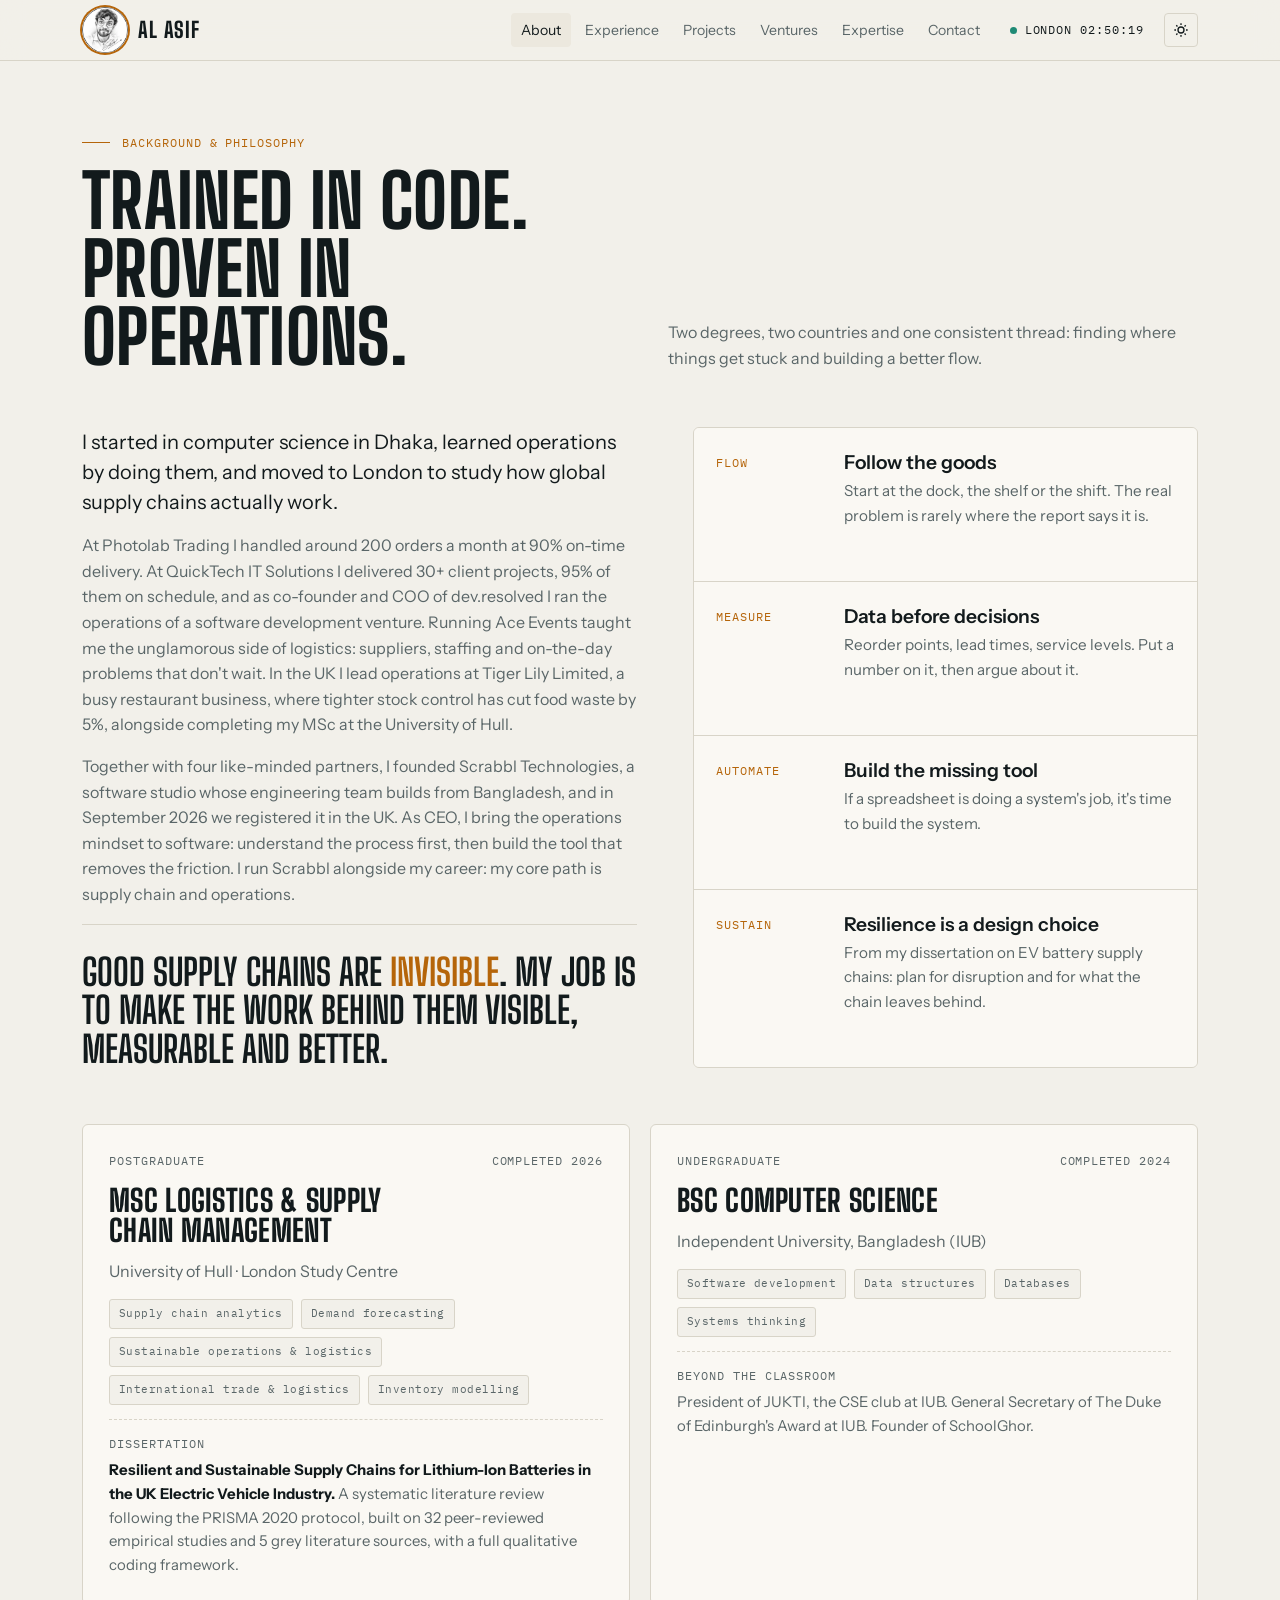
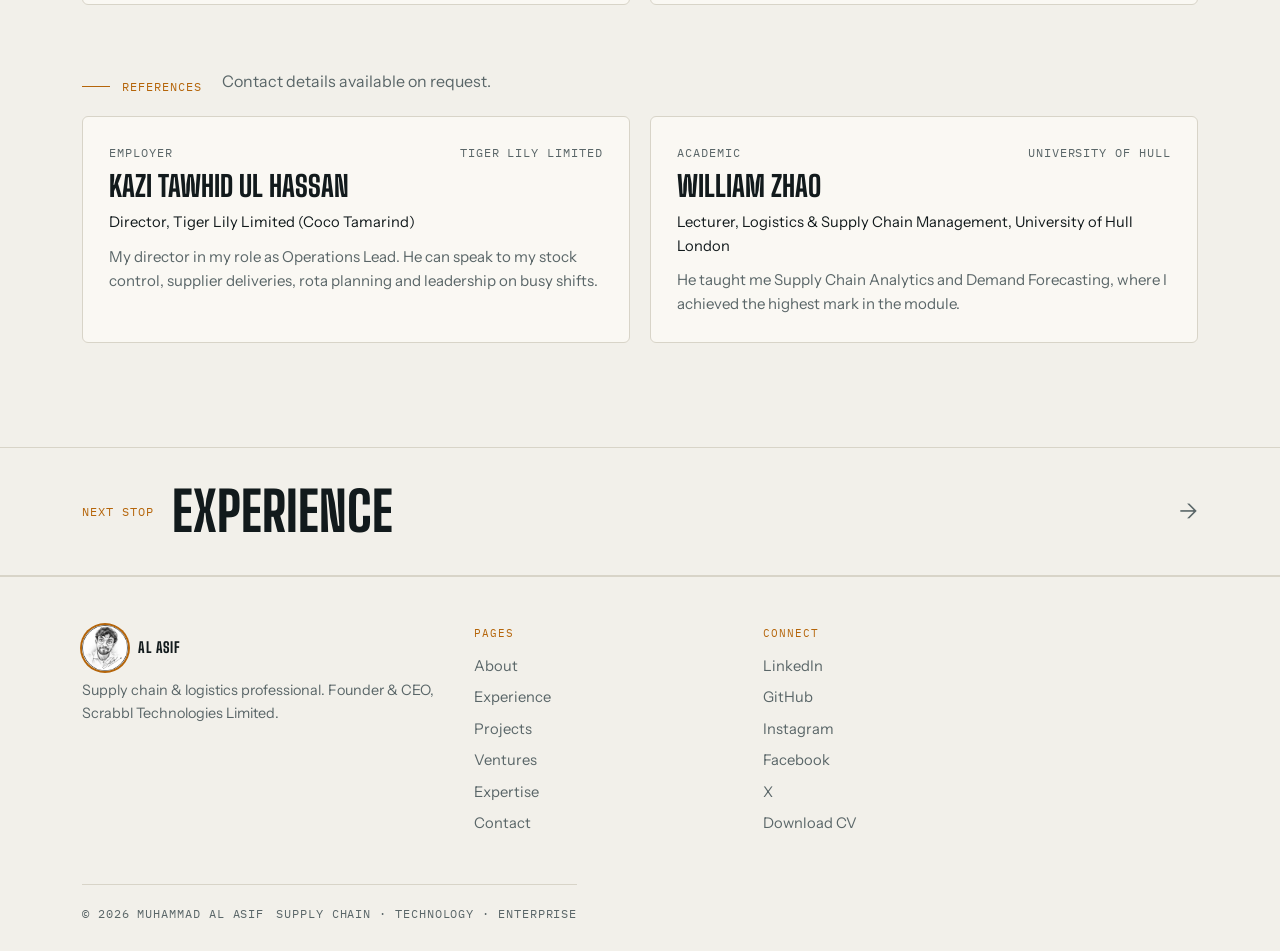
==== about.html @ bb39f23b "Split portfolio into pages, add CV, projects and references - Separate pages: Home, About, Experienc" ====
<!doctype html>
<html lang="en-GB">
<head>
<meta charset="utf-8">
<meta name="viewport" content="width=device-width, initial-scale=1, viewport-fit=cover">
<title>About | Muhammad Al Asif</title>
<meta name="description" content="Background, philosophy, education and references for Muhammad Al Asif: MSc Logistics &amp; Supply Chain Management (University of Hull) and BSc Computer Science.">
<meta name="author" content="Muhammad Al Asif">
<meta name="robots" content="index, follow, max-image-preview:large">
<meta name="theme-color" content="#0D1315">
<link rel="canonical" href="https://alasif.online/about">
<meta property="og:type" content="profile">
<meta property="profile:first_name" content="Muhammad">
<meta property="profile:last_name" content="Al Asif">
<meta property="og:locale" content="en_GB">
<meta property="og:url" content="https://alasif.online/about">
<meta property="og:site_name" content="Muhammad Al Asif">
<meta property="og:title" content="About | Muhammad Al Asif">
<meta property="og:description" content="Background, philosophy, education and references for Muhammad Al Asif: MSc Logistics &amp; Supply Chain Management (University of Hull) and BSc Computer Science.">
<meta property="og:image" content="https://alasif.online/assets/og-image.jpg">
<meta property="og:image:width" content="1200">
<meta property="og:image:height" content="630">
<meta property="og:image:alt" content="Muhammad Al Asif, supply chain and logistics professional and Founder &amp; CEO of Scrabbl Technologies Limited">
<meta name="twitter:card" content="summary_large_image">
<meta name="twitter:site" content="@siff08">
<meta name="twitter:creator" content="@siff08">
<meta name="twitter:title" content="About | Muhammad Al Asif">
<meta name="twitter:description" content="Background, philosophy, education and references for Muhammad Al Asif: MSc Logistics &amp; Supply Chain Management (University of Hull) and BSc Computer Science.">
<meta name="twitter:image" content="https://alasif.online/assets/og-image.jpg">
<link rel="icon" type="image/png" sizes="64x64" href="/assets/favicon.png?v=3">
<link rel="icon" type="image/png" sizes="32x32" href="/assets/favicon-32.png?v=3">
<link rel="apple-touch-icon" href="/assets/apple-touch-icon.png?v=3">
<link rel="sitemap" type="application/xml" href="/sitemap.xml">
<style>:root{padding-top:env(safe-area-inset-top,0px);padding-bottom:env(safe-area-inset-bottom,0px)}body{margin:0}img{max-width:100%}[hidden]{display:none!important}</style>
<link rel="preconnect" href="https://fonts.googleapis.com">
<link rel="preconnect" href="https://fonts.gstatic.com" crossorigin>
<link rel="stylesheet" href="https://fonts.googleapis.com/css2?family=Big+Shoulders+Display:wght@500;700;800;900&family=Instrument+Sans:ital,wght@0,400;0,500;0,600;1,400&family=IBM+Plex+Mono:wght@400;500&display=swap">
<link rel="stylesheet" href="/assets/site.css?v=5">
</head>
<body class="sub">
<a class="skip" href="#main">Skip to content</a>
<nav class="nav" aria-label="Main">
  <div class="wrap">
    <a class="brand" href="/"><span class="brand-mark"><img src="/assets/logo.webp?v=3" alt="" width="46" height="46"></span>Al Asif</a>
    <div class="nav-links">
      <a href="/about" class="on" aria-current="page">About</a>
      <a href="/experience">Experience</a>
      <a href="/projects">Projects</a>
      <a href="/ventures">Ventures</a>
      <a href="/expertise">Expertise</a>
      <a href="/contact">Contact</a>
    </div>
    <div class="clock mono"><span class="dot" aria-hidden="true"></span><span class="tz">London</span> <span id="clock">--:--</span></div>
    <button class="theme-btn" id="themeBtn" aria-label="Switch light or dark theme" title="Switch theme">
      <svg width="16" height="16" viewBox="0 0 24 24" fill="none" stroke="currentColor" stroke-width="2" aria-hidden="true"><circle cx="12" cy="12" r="4.5"/><path d="M12 2v2.5M12 19.5V22M2 12h2.5M19.5 12H22M4.9 4.9l1.8 1.8M17.3 17.3l1.8 1.8M4.9 19.1l1.8-1.8M17.3 6.7l1.8-1.8"/></svg>
    </button>
    <button class="menu-btn" id="menuBtn" aria-label="Open menu" aria-expanded="false" aria-controls="mnav">
      <svg width="18" height="18" viewBox="0 0 24 24" fill="none" stroke="currentColor" stroke-width="2" aria-hidden="true"><path d="M4 7h16M4 12h16M4 17h16"/></svg>
    </button>
  </div>
  <div class="mnav" id="mnav" hidden>
    <div class="wrap">
      <a href="/about"><span class="mono">01</span>About</a>
      <a href="/experience"><span class="mono">02</span>Experience</a>
      <a href="/projects"><span class="mono">03</span>Projects</a>
      <a href="/ventures"><span class="mono">04</span>Ventures</a>
      <a href="/expertise"><span class="mono">05</span>Expertise</a>
      <a href="/contact"><span class="mono">06</span>Contact</a>
    </div>
  </div>
</nav>
<main id="main">
<section class="block" id="about">
  <div class="wrap">
    <div class="sec-head reveal">
      <div><div class="kicker mono">Background &amp; philosophy</div><h2>Trained in code.<br>Proven in operations.</h2></div>
      <p>Two degrees, two countries and one consistent thread: finding where things get stuck and building a better flow.</p>
    </div>

    <div class="about-grid">
      <div class="bio reveal">
        <p class="big">I started in computer science in Dhaka, learned operations by doing them, and moved to London to study how global supply chains actually work.</p>
        <p class="muted">At Photolab Trading I handled around 200 orders a month at 90% on-time delivery. At QuickTech IT Solutions I delivered 30+ client projects, 95% of them on schedule, and as co-founder and COO of dev.resolved I ran the operations of a software development venture. Running Ace Events taught me the unglamorous side of logistics: suppliers, staffing and on-the-day problems that don't wait. In the UK I lead operations at Tiger Lily Limited, a busy restaurant business, where tighter stock control has cut food waste by 5%, alongside completing my MSc at the University of Hull.</p>
        <p class="muted">Together with four like-minded partners, I founded <a class="xlink" href="https://scrabbl.dev" target="_blank" rel="noopener">Scrabbl Technologies</a>, a software studio whose engineering team builds from Bangladesh, and in September 2026 we registered it in the UK. As CEO, I bring the operations mindset to software: understand the process first, then build the tool that removes the friction. I run Scrabbl alongside my career: my core path is supply chain and operations.</p>
        <p class="quote">Good supply chains are <em>invisible</em>. My job is to make the work behind them visible, measurable and better.</p>
      </div>
      <div class="principles reveal" role="list">
        <div class="pr" role="listitem"><span class="mono">Flow</span><div><h3>Follow the goods</h3><p>Start at the dock, the shelf or the shift. The real problem is rarely where the report says it is.</p></div></div>
        <div class="pr" role="listitem"><span class="mono">Measure</span><div><h3>Data before decisions</h3><p>Reorder points, lead times, service levels. Put a number on it, then argue about it.</p></div></div>
        <div class="pr" role="listitem"><span class="mono">Automate</span><div><h3>Build the missing tool</h3><p>If a spreadsheet is doing a system's job, it's time to build the system.</p></div></div>
        <div class="pr" role="listitem"><span class="mono">Sustain</span><div><h3>Resilience is a design choice</h3><p>From my dissertation on EV battery supply chains: plan for disruption and for what the chain leaves behind.</p></div></div>
      </div>
    </div>

    <div class="edu">
      <article class="card reveal">
        <div class="top mono"><span>Postgraduate</span><span>Completed 2026</span></div>
        <h3>MSc Logistics &amp; Supply Chain Management</h3>
        <div class="inst">University of Hull · London Study Centre</div>
        <div class="chips">
          <span class="chip">Supply chain analytics</span><span class="chip">Demand forecasting</span><span class="chip">Sustainable operations &amp; logistics</span><span class="chip">International trade &amp; logistics</span><span class="chip">Inventory modelling</span>
        </div>
        <div class="diss">
          <div class="mono muted" style="margin-bottom:6px">Dissertation</div>
          <p><b>Resilient and Sustainable Supply Chains for Lithium-Ion Batteries in the UK Electric Vehicle Industry.</b> <span class="muted">A systematic literature review following the PRISMA 2020 protocol, built on 32 peer-reviewed empirical studies and 5 grey literature sources, with a full qualitative coding framework.</span></p>
        </div>
      </article>
      <article class="card reveal">
        <div class="top mono"><span>Undergraduate</span><span>Completed 2024</span></div>
        <h3>BSc Computer Science</h3>
        <div class="inst">Independent University, Bangladesh (IUB)</div>
        <div class="chips">
          <span class="chip">Software development</span><span class="chip">Data structures</span><span class="chip">Databases</span><span class="chip">Systems thinking</span>
        </div>
        <div class="diss">
          <div class="mono muted" style="margin-bottom:6px">Beyond the classroom</div>
          <p class="muted">President of JUKTI, the CSE club at IUB. General Secretary of The Duke of Edinburgh's Award at IUB. Founder of SchoolGhor.</p>
        </div>
      </article>
    </div>

    <div class="refs">
      <div class="proj-head reveal"><span class="kicker mono">References</span><p class="muted">Contact details available on request.</p></div>
      <div class="ref-grid">
        <article class="card ref reveal">
          <div class="top mono"><span>Employer</span><span>Tiger Lily Limited</span></div>
          <h3>Kazi Tawhid Ul Hassan</h3>
          <div class="inst">Director, Tiger Lily Limited (Coco Tamarind)</div>
          <p>My director in my role as Operations Lead. He can speak to my stock control, supplier deliveries, rota planning and leadership on busy shifts.</p>
        </article>
        <article class="card ref reveal">
          <div class="top mono"><span>Academic</span><span>University of Hull</span></div>
          <h3>William Zhao</h3>
          <div class="inst">Lecturer, Logistics &amp; Supply Chain Management, University of Hull London</div>
          <p>He taught me Supply Chain Analytics and Demand Forecasting, where I achieved the highest mark in the module.</p>
        </article>
      </div>
    </div>
  </div>
</section>
<div class="next-stop"><div class="wrap"><a href="/experience"><span class="mono">Next stop</span><b>Experience</b><span class="ex-arr" aria-hidden="true">→</span></a></div></div>
</main>
<footer class="site-foot">
  <div class="wrap">
    <div class="foot-grid">
      <div>
        <a class="brand" href="/"><span class="brand-mark"><img src="/assets/logo.webp?v=3" alt="" width="46" height="46"></span>Al Asif</a>
        <p class="muted">Supply chain &amp; logistics professional. Founder &amp; CEO, Scrabbl Technologies Limited.</p>
      </div>
      <div><span class="mono">Pages</span>
        <a href="/about">About</a>
        <a href="/experience">Experience</a>
        <a href="/projects">Projects</a>
        <a href="/ventures">Ventures</a>
        <a href="/expertise">Expertise</a>
        <a href="/contact">Contact</a>
      </div>
      <div><span class="mono">Connect</span>
        <a href="https://www.linkedin.com/in/saikattxn" target="_blank" rel="me noopener">LinkedIn</a>
        <a href="https://github.com/saikattxn" target="_blank" rel="me noopener">GitHub</a>
        <a href="https://www.instagram.com/saikatt08/" target="_blank" rel="me noopener">Instagram</a>
        <a href="https://www.facebook.com/saikatt08" target="_blank" rel="me noopener">Facebook</a>
        <a href="https://x.com/siff08" target="_blank" rel="me noopener">X</a>
        <a href="/assets/Muhammad-Al-Asif-CV.pdf" download>Download CV</a>
      </div>
    </div>
    <div class="foot-base mono"><span>© 2026 Muhammad Al Asif</span><span>Supply chain · Technology · Enterprise</span></div>
  </div>
</footer>
<script src="/assets/site.js?v=4" defer></script>
<script defer src="/_vercel/insights/script.js"></script>
</body>
</html>
---- assets/site.css ----
/* Layout: "control tower" — one consignment's route from Dhaka to London, told as a manifest, a tracked timeline and a live ops console. Dark-first. */
:root{
  --bg:#0D1315; --bg-2:#131B1E; --bg-3:#1A2427;
  --fg:#ECE8DF; --muted:#8D9A9B; --line:#243134;
  --accent:#F0A63A; --accent-ink:#1A1206; --accent-soft:rgba(240,166,58,.12);
  --live:#63C7B2;
  --f-display:"Big Shoulders Display","Oswald","Arial Narrow",Impact,sans-serif;
  --f-body:"Instrument Sans","Segoe UI",system-ui,-apple-system,sans-serif;
  --f-mono:"IBM Plex Mono",ui-monospace,"SFMono-Regular",Menlo,Consolas,monospace;
  --wrap:1180px;
  color-scheme:dark;
}
@media (prefers-color-scheme: light){
  :root:not([data-theme="dark"]){
    --bg:#F2F0EA; --bg-2:#FAF8F3; --bg-3:#ECE8DE;
    --fg:#121A1C; --muted:#5A6668; --line:#D8D4C8;
    --accent:#B5650A; --accent-ink:#FFF8EE; --accent-soft:rgba(181,101,10,.10);
    --live:#1F8A75; color-scheme:light;
  }
}
:root[data-theme="light"]{
  --bg:#F2F0EA; --bg-2:#FAF8F3; --bg-3:#ECE8DE;
  --fg:#121A1C; --muted:#5A6668; --line:#D8D4C8;
  --accent:#B5650A; --accent-ink:#FFF8EE; --accent-soft:rgba(181,101,10,.10);
  --live:#1F8A75; color-scheme:light;
}

*{box-sizing:border-box}
html{scroll-behavior:smooth}
body{background:var(--bg);color:var(--fg);font-family:var(--f-body);font-size:16px;line-height:1.6;-webkit-font-smoothing:antialiased;overflow-x:hidden}
body::before{content:"";position:fixed;inset:0 0 auto;height:env(safe-area-inset-top,0px);z-index:60;background:var(--bg)}
a{color:inherit}
.wrap{max-width:var(--wrap);margin-inline:auto;padding-left:max(16px,env(safe-area-inset-left,0px));padding-right:max(16px,env(safe-area-inset-right,0px))}
@media (min-width:720px){.wrap{padding-left:max(32px,env(safe-area-inset-left,0px));padding-right:max(32px,env(safe-area-inset-right,0px))}}
.mono{font-family:var(--f-mono);font-size:.75rem;letter-spacing:.08em;text-transform:uppercase}
.muted{color:var(--muted)}
:focus-visible{outline:2px solid var(--accent);outline-offset:3px;border-radius:2px}
h1,h2,h3{text-wrap:balance;margin:0}
p{margin:0}

/* ---------- nav ---------- */
.nav{position:sticky;top:env(safe-area-inset-top,0px);z-index:50;background:color-mix(in srgb,var(--bg) 82%,transparent);backdrop-filter:blur(12px);-webkit-backdrop-filter:blur(12px);border-bottom:1px solid var(--line)}
.nav .wrap{display:flex;align-items:center;gap:20px;height:60px}
.brand{display:flex;align-items:center;gap:10px;text-decoration:none;font-family:var(--f-display);font-weight:800;font-size:1.35rem;letter-spacing:.04em;text-transform:uppercase}
.brand-mark{position:relative;display:block;width:46px;height:46px;border-radius:50%;overflow:hidden;background:transparent;box-shadow:0 0 0 2px var(--accent);transition:transform .3s,box-shadow .3s;flex:none}
.brand-mark img{display:block;width:100%;height:100%;object-fit:cover}
.brand:hover .brand-mark{transform:rotate(-4deg) scale(1.08);box-shadow:0 0 0 2px var(--accent),0 0 0 6px var(--accent-soft)}
.nav-links{display:flex;gap:4px;margin-left:auto}
.nav-links a{text-decoration:none;font-size:.88rem;color:var(--muted);padding:6px 10px;border-radius:4px;transition:color .2s,background .2s}
.nav-links a:hover,.nav-links a.on{color:var(--fg);background:var(--bg-3)}
.clock{display:flex;align-items:center;gap:8px;white-space:nowrap}
.dot{width:7px;height:7px;border-radius:50%;background:var(--live);box-shadow:0 0 0 0 var(--live);animation:pulse 2.2s infinite}
@keyframes pulse{0%{box-shadow:0 0 0 0 color-mix(in srgb,var(--live) 60%,transparent)}70%{box-shadow:0 0 0 8px transparent}100%{box-shadow:0 0 0 0 transparent}}
.theme-btn{background:none;border:1px solid var(--line);color:var(--fg);width:34px;height:34px;border-radius:4px;cursor:pointer;display:grid;place-items:center}
.theme-btn:hover{border-color:var(--accent)}
@media (max-width:900px){.nav-links{display:none}.clock{margin-left:auto}}
@media (max-width:420px){.clock .tz{display:none}}

/* ---------- hero ---------- */
.hero{position:relative;overflow:hidden;border-bottom:1px solid var(--line)}
#net{position:absolute;inset:0;width:100%;height:100%;opacity:.9;pointer-events:none}
.hero .wrap{position:relative;display:grid;grid-template-columns:minmax(0,1.35fr) minmax(0,.9fr);gap:56px;padding-block:72px 64px;align-items:center}
@media (max-width:900px){.hero .wrap{grid-template-columns:1fr;gap:40px;padding-block:48px}}
.eyebrow{display:flex;flex-wrap:wrap;gap:10px 18px;color:var(--muted);margin-bottom:22px}
.eyebrow span{display:inline-flex;align-items:center;gap:8px}
.name{font-family:var(--f-display);font-weight:900;text-transform:uppercase;line-height:.84;letter-spacing:-.005em;font-size:clamp(3.4rem,9.4vw,8.2rem)}
.name .l{display:block;overflow:hidden}
.name .l span{display:inline-block;animation:rise .9s cubic-bezier(.2,.7,.1,1) both}
.name .l:nth-child(2) span{animation-delay:.12s;color:var(--accent)}
@keyframes rise{from{transform:translateY(105%)}to{transform:none}}
.role{margin-top:26px;font-size:clamp(1.1rem,2vw,1.35rem);font-weight:500;max-width:34ch;line-height:1.4}
.ceo{display:inline-flex;align-items:center;gap:10px;margin-top:20px;padding:8px 14px 8px 12px;border:1px solid var(--line);background:var(--bg-2);border-radius:999px;text-decoration:none;transition:border-color .2s}
.ceo:hover{border-color:var(--accent)}
.ceo b{font-weight:600}
.lede{margin-top:22px;color:var(--muted);max-width:56ch}
.ctas{display:flex;flex-wrap:wrap;gap:12px;margin-top:30px}
.btn{display:inline-flex;align-items:center;gap:10px;padding:13px 20px;border-radius:4px;font-weight:600;font-size:.95rem;text-decoration:none;border:1px solid var(--line);color:var(--fg);background:transparent;cursor:pointer;transition:transform .2s,border-color .2s,background .2s;font-family:inherit}
.btn:hover{transform:translateY(-2px);border-color:var(--fg)}
.btn.primary{background:var(--accent);color:var(--accent-ink);border-color:var(--accent)}
.btn.primary:hover{border-color:var(--accent);filter:brightness(1.06)}
.btn .arr{transition:transform .2s}
.btn:hover .arr{transform:translateX(3px)}

/* portrait */
.visual{position:relative;min-width:0}
.portrait{position:relative;width:100%;max-width:470px;margin-left:auto;aspect-ratio:760/947}
.disc{position:absolute;left:9%;width:82%;top:7%;aspect-ratio:1;border-radius:50%;background:radial-gradient(circle at 35% 30%,color-mix(in srgb,var(--accent) 70%,var(--fg)) 0%,var(--accent) 45%,color-mix(in srgb,var(--accent) 55%,var(--bg)) 100%);animation:discIn 1.1s cubic-bezier(.2,.7,.1,1) both;transform:translate(var(--dx,0),var(--dy,0))}
.disc::after{content:"";position:absolute;inset:0;border-radius:50%;background:repeating-linear-gradient(0deg,transparent 0 7px,color-mix(in srgb,var(--bg) 22%,transparent) 7px 8px);mix-blend-mode:multiply;opacity:.6}
@keyframes discIn{from{scale:.6;opacity:0}to{scale:1;opacity:1}}
.orbit{position:absolute;left:1%;width:98%;top:-1%;aspect-ratio:1;border:1px dashed color-mix(in srgb,var(--muted) 70%,transparent);border-radius:50%;animation:spin 46s linear infinite}
.orbit i{position:absolute;top:50%;left:-5px;width:10px;height:10px;margin-top:-5px;border-radius:2px;background:var(--live);box-shadow:0 0 14px var(--live)}
.orbit.o2{left:-6%;width:112%;top:-8%;border-style:solid;border-color:color-mix(in srgb,var(--line) 90%,transparent);animation-duration:70s;animation-direction:reverse}
.orbit.o2 i{background:var(--accent);box-shadow:0 0 14px var(--accent);left:auto;right:-5px;border-radius:50%}
@keyframes spin{to{transform:rotate(360deg)}}
.pl{position:absolute;inset:0;transform:translate(var(--px,0),var(--py,0));transition:transform .4s ease-out}
.pl img{position:absolute;left:0;bottom:0;width:100%;height:auto;max-width:100%;-webkit-mask-image:linear-gradient(to bottom,#000 80%,transparent 99%);mask-image:linear-gradient(to bottom,#000 80%,transparent 99%);filter:drop-shadow(0 24px 40px rgba(0,0,0,.35));animation:emerge 1.2s .25s cubic-bezier(.2,.7,.1,1) both}
@keyframes emerge{from{transform:translateY(10%);opacity:0}to{transform:none;opacity:1}}
.ptag{position:absolute;display:inline-flex;align-items:center;gap:8px;padding:8px 12px;border-radius:999px;background:color-mix(in srgb,var(--bg-2) 88%,transparent);backdrop-filter:blur(8px);-webkit-backdrop-filter:blur(8px);border:1px solid var(--line);color:var(--fg);font-size:.72rem;white-space:nowrap;box-shadow:0 10px 30px -12px rgba(0,0,0,.5);animation:bob 6s ease-in-out infinite}
.ptag.t1{top:9%;left:-4%}
.ptag.t2{top:40%;right:-3%;animation-delay:-2s}
.ptag.t3{bottom:14%;right:-4%;animation-delay:-4s;color:var(--accent)}
@keyframes bob{0%,100%{translate:0 0}50%{translate:0 -8px}}
.visual .label .fields div:not(.wide),.visual .label .barcode,.visual .label .label-foot{display:none}
.visual .label .label-head{padding:10px 14px}
.visual .label .label-head strong{font-size:1.05rem}
.visual .label .route{padding:12px 14px;gap:10px}
.visual .label .route .code{font-size:1.8rem}
.visual .label .fields div{padding:10px 14px}
@media (min-width:901px){
  .visual .label{position:absolute;left:-56px;bottom:-8px;width:270px;font-size:.7rem;z-index:2}
}
@media (max-width:900px){
  .portrait{margin-inline:auto;max-width:400px}
  .visual .label{margin:-56px auto 0;max-width:300px;z-index:2}
  .ptag.t1{left:0}.ptag.t2{right:0}.ptag.t3{right:0}
}

/* manifest / shipping label */
.label{position:relative;background:var(--bg-2);border:1px solid var(--line);border-radius:6px;font-family:var(--f-mono);font-size:.78rem;transform:rotate(1.2deg);box-shadow:0 30px 60px -30px rgba(0,0,0,.55);transition:transform .5s cubic-bezier(.2,.7,.1,1)}
.label:hover{transform:rotate(0)}
.label-head{display:flex;justify-content:space-between;align-items:center;padding:14px 18px;border-bottom:1px dashed var(--line)}
.label-head strong{font-family:var(--f-display);font-size:1.4rem;letter-spacing:.06em;font-weight:800}
.route{display:grid;grid-template-columns:auto 1fr auto;align-items:center;gap:14px;padding:18px}
.route .code{font-family:var(--f-display);font-weight:900;font-size:3rem;line-height:1}
.route .code small{display:block;font-family:var(--f-mono);font-weight:400;font-size:.68rem;color:var(--muted);letter-spacing:.08em;margin-top:6px}
.route .code.dest{text-align:right;color:var(--accent)}
.track{position:relative;height:2px;background:repeating-linear-gradient(90deg,var(--muted) 0 6px,transparent 6px 12px);opacity:.7}
.track i{position:absolute;top:50%;left:0;width:10px;height:10px;margin-top:-5px;border-radius:50%;background:var(--accent);animation:ship 4.5s ease-in-out infinite}
@keyframes ship{0%{left:0}50%{left:calc(100% - 10px)}100%{left:calc(100% - 10px)}}
.fields{display:grid;grid-template-columns:1fr 1fr;border-top:1px solid var(--line)}
.fields div{padding:12px 18px;border-bottom:1px solid var(--line);min-width:0}
.fields div:nth-child(odd){border-right:1px solid var(--line)}
.fields dt{color:var(--muted);font-size:.72rem;letter-spacing:.1em;text-transform:uppercase}
.fields dd{margin:3px 0 0;color:var(--fg);text-transform:none;letter-spacing:0;font-size:.8rem;line-height:1.4}
.fields .wide{grid-column:1/-1;border-right:0!important}
.status{display:flex;align-items:center;gap:8px;color:var(--live)}
.barcode{display:flex;align-items:flex-end;gap:2px;height:46px;padding:14px 18px 0;overflow:hidden}
.barcode span{display:block;height:100%;background:var(--fg)}
.label-foot{display:flex;justify-content:space-between;padding:8px 18px 14px;color:var(--muted);font-size:.72rem;letter-spacing:.14em}

/* ticker */
.ticker{border-bottom:1px solid var(--line);background:var(--bg-2);overflow:hidden;white-space:nowrap}
.ticker-track{display:inline-flex;gap:48px;padding:12px 0;animation:tick 48s linear infinite}
.ticker-track span{display:inline-flex;gap:10px;align-items:center;color:var(--muted)}
.ticker-track b{color:var(--live);font-weight:500}
.ticker-track em{font-style:normal;color:var(--fg)}
@keyframes tick{to{transform:translateX(-50%)}}

/* stats */
.stats{display:grid;grid-template-columns:repeat(4,minmax(0,1fr));border-bottom:1px solid var(--line)}
.stat{padding:28px 24px;border-right:1px solid var(--line)}
.stat:last-child{border-right:0}
.stat .n{font-family:var(--f-display);font-weight:800;font-size:3.2rem;line-height:1;font-variant-numeric:tabular-nums}
.stat .n sup{color:var(--accent);font-size:.55em;vertical-align:.7em;margin-left:2px}
.stat p{margin-top:8px;color:var(--muted);font-size:.9rem;line-height:1.4}
@media (max-width:760px){.stats{grid-template-columns:1fr 1fr}.stat:nth-child(2){border-right:0}.stat:nth-child(-n+2){border-bottom:1px solid var(--line)}}

/* ---------- sections ---------- */
section.block{padding-block:104px;border-bottom:1px solid var(--line)}
@media (max-width:720px){section.block{padding-block:72px}}
.sec-head{display:grid;grid-template-columns:minmax(0,1fr) minmax(0,1fr);gap:24px 56px;align-items:end;margin-bottom:56px}
@media (max-width:820px){.sec-head{grid-template-columns:1fr}}
.kicker{display:flex;align-items:center;gap:12px;color:var(--accent);margin-bottom:16px}
.kicker::before{content:"";width:28px;height:1px;background:var(--accent)}
h2{font-family:var(--f-display);font-weight:800;text-transform:uppercase;font-size:clamp(2.6rem,6vw,4.6rem);line-height:.92;letter-spacing:.005em}
.sec-head p{color:var(--muted);max-width:52ch}
h3{font-size:1.2rem;font-weight:600;line-height:1.3}

.reveal{transition:transform .8s cubic-bezier(.2,.7,.1,1),opacity .8s}
.js .reveal.pending{transform:translateY(22px);opacity:.25}

/* about */
.about-grid{display:grid;grid-template-columns:minmax(0,1.1fr) minmax(0,1fr);gap:56px}
@media (max-width:900px){.about-grid{grid-template-columns:1fr;gap:40px}}
.bio p+p{margin-top:16px}
.bio p{max-width:62ch}
.bio .big{font-size:1.25rem;line-height:1.5;color:var(--fg)}
.quote{margin:36px 0 0;padding:28px 0 0;border-top:1px solid var(--line);font-family:var(--f-display);font-weight:700;text-transform:uppercase;font-size:clamp(1.7rem,3vw,2.3rem);line-height:1.05}
.quote em{font-style:normal;color:var(--accent)}
.principles{display:grid;gap:0;border:1px solid var(--line);border-radius:6px;overflow:hidden}
.pr{display:grid;grid-template-columns:110px minmax(0,1fr);gap:18px;padding:22px;border-bottom:1px solid var(--line);background:var(--bg-2);transition:background .25s}
.pr:last-child{border-bottom:0}
.pr:hover{background:var(--bg-3)}
.pr .mono{color:var(--accent);padding-top:3px}
.pr p{color:var(--muted);margin-top:4px;font-size:.95rem}
@media (max-width:480px){.pr{grid-template-columns:1fr;gap:6px}}

.edu{display:grid;grid-template-columns:repeat(2,minmax(0,1fr));gap:20px;margin-top:56px}
@media (max-width:820px){.edu{grid-template-columns:1fr}}
.card{background:var(--bg-2);border:1px solid var(--line);border-radius:6px;padding:26px}
.edu .card{display:flex;flex-direction:column;gap:14px}
.edu .top{display:flex;justify-content:space-between;gap:12px;color:var(--muted)}
.edu h3{font-family:var(--f-display);font-weight:800;text-transform:uppercase;font-size:1.9rem;line-height:1;letter-spacing:.01em}
.edu .inst{color:var(--muted)}
.chips{display:flex;flex-wrap:wrap;gap:8px}
.chip{font-family:var(--f-mono);font-size:.7rem;letter-spacing:.04em;padding:5px 9px;border:1px solid var(--line);border-radius:3px;color:var(--muted);background:var(--bg)}
.chip.hi{color:var(--accent);border-color:color-mix(in srgb,var(--accent) 45%,var(--line));background:var(--accent-soft)}
.diss{border-top:1px dashed var(--line);padding-top:14px}
.diss p{font-size:.93rem}

.projects{margin-top:64px}
.proj-head{display:flex;flex-wrap:wrap;align-items:baseline;gap:8px 20px;margin-bottom:20px}
.proj-head .kicker{margin-bottom:0}
.proj-grid{display:grid;grid-template-columns:repeat(3,minmax(0,1fr));gap:20px}
@media (max-width:900px){.proj-grid{grid-template-columns:1fr}}
.proj{display:flex;flex-direction:column;gap:12px}
.proj .top{display:flex;justify-content:space-between;color:var(--muted)}
.proj h3{font-family:var(--f-display);font-weight:800;text-transform:uppercase;font-size:1.7rem;line-height:1}
.proj p{color:var(--muted);font-size:.94rem}
.proj .chips{margin-top:auto;padding-top:4px}
.proj-link{color:var(--accent);text-decoration:none;font-weight:600;font-size:.92rem}
.proj-link:hover{text-decoration:underline}
/* experience timeline */
/* tracking summary */
.trk{border:1px solid var(--line);border-radius:8px;background:var(--bg-2);overflow:hidden;margin-bottom:48px}
.trk-top{display:grid;grid-template-columns:repeat(4,minmax(0,1fr));border-bottom:1px solid var(--line)}
.trk-top>div{padding:16px 20px;border-right:1px solid var(--line);display:flex;flex-direction:column;gap:4px;min-width:0}
.trk-top>div:last-child{border-right:0}
.trk-top .mono{font-size:.7rem}
.trk-top b{font-weight:600;font-size:.95rem}
.trk-no{font-family:var(--f-mono);font-weight:500!important;letter-spacing:.04em}
.trk-status b{display:flex;align-items:center;gap:8px;color:var(--live)}
@media (max-width:860px){.trk-top{grid-template-columns:1fr 1fr}.trk-top>div:nth-child(2){border-right:0}.trk-top>div:nth-child(-n+2){border-bottom:1px solid var(--line)}}
.trk-route-wrap{overflow-x:auto;padding:30px 8px 26px}
.trk-route{list-style:none;margin:0;padding:0;display:grid;grid-template-columns:repeat(6,minmax(100px,1fr));min-width:640px;position:relative;z-index:0}
.trk-bar{position:absolute;top:8px;left:calc(100% / 12);right:calc(100% / 12);height:2px;background:repeating-linear-gradient(90deg,var(--muted) 0 5px,transparent 5px 10px);opacity:.9;z-index:-1}
.trk-fill{position:absolute;left:0;top:0;bottom:0;width:80%;background:var(--accent);animation:fill 2.4s .3s cubic-bezier(.3,.7,.2,1) both}
@keyframes fill{from{width:0}to{width:80%}}
.truck{position:absolute;top:-5px;left:80%;width:12px;height:12px;margin-left:-6px;border-radius:2px;background:var(--live);box-shadow:0 0 12px var(--live);animation:haul 3.2s 2.6s ease-in-out infinite both}
@keyframes haul{0%{left:80%;opacity:0}15%{opacity:1}85%{opacity:1}100%{left:100%;opacity:0}}
.cp button,.cp a{all:unset;box-sizing:border-box;cursor:pointer;display:flex;flex-direction:column;align-items:center;text-align:center;gap:3px;padding:0 6px;width:100%;border-radius:4px}
.cp button:focus-visible,.cp a:focus-visible{outline:2px solid var(--accent);outline-offset:4px}
.cp i{display:block;width:18px;height:18px;border-radius:50%;background:var(--bg-2);border:2px solid var(--muted);margin-bottom:12px;transition:transform .25s}
.cp.done i{background:var(--accent);border-color:var(--accent)}
.cp.cur i{background:var(--live);border-color:var(--live);animation:pulse 2.2s infinite}
.cp.next i{border-style:dashed}
.cp .mono{color:var(--muted);font-size:.7rem}
.cp b{font-size:.95rem;font-weight:600;transition:color .2s}
.cp em{font-style:normal;font-size:.78rem;color:var(--muted)}
.cp.cur em{color:var(--live)}
.cp.next b,.cp.next em{color:var(--muted)}
.cp button:hover i,.cp a:hover i{transform:scale(1.25)}
.cp button:hover b,.cp.sel b{color:var(--accent)}
.trk-hint{display:none;padding:0 20px 16px;color:var(--muted);font-size:.7rem}
.scan-head{display:flex;justify-content:space-between;color:var(--muted);padding:0 0 14px;margin-bottom:18px;border-bottom:1px solid var(--line)}

/* scan history */
.timeline{position:relative;display:grid;gap:14px;padding-left:30px}
.timeline::before{content:"";position:absolute;left:7px;top:20px;bottom:20px;width:0;border-left:1px dashed var(--muted);opacity:.6}
.stop{position:relative;display:grid;grid-template-columns:190px minmax(0,1fr);gap:32px;padding:24px 26px;border:1px solid var(--line);border-radius:6px;background:var(--bg-2);transition:border-color .3s,background .3s,box-shadow .3s;scroll-margin-top:90px}
.stop:hover{border-color:color-mix(in srgb,var(--accent) 45%,var(--line))}
.stop::after{content:"";position:absolute;left:-29px;top:28px;width:13px;height:13px;border-radius:50%;background:var(--accent);border:3px solid var(--bg)}
.stop.now::after{background:var(--live);box-shadow:0 0 0 4px color-mix(in srgb,var(--live) 25%,transparent)}
.stop.hl{border-color:var(--accent);background:var(--accent-soft);box-shadow:0 0 0 4px var(--accent-soft)}
.when{color:var(--muted);display:flex;flex-direction:column;gap:2px}
.when b{display:block;color:var(--fg);font-weight:500}
.scan{display:inline-flex;align-self:flex-start;margin-top:12px;padding:4px 8px;border-radius:3px;border:1px solid color-mix(in srgb,var(--accent) 45%,var(--line));color:var(--accent);background:var(--accent-soft);font-size:.7rem}
.scan.live{color:var(--live);border-color:color-mix(in srgb,var(--live) 45%,var(--line));background:color-mix(in srgb,var(--live) 10%,transparent)}
.loc{margin-top:8px;text-transform:none;letter-spacing:.02em;font-size:.74rem}
.loc::before{content:"⌖ ";color:var(--accent)}
.what{padding-left:0}
.what .org{color:var(--muted);margin-top:2px}
.what ul{margin:14px 0 0;padding:0;list-style:none;display:grid;gap:8px;max-width:68ch}
.what li{position:relative;padding-left:20px;color:var(--muted);font-size:.96rem}
.what li::before{content:"";position:absolute;left:0;top:.72em;width:10px;height:1px;background:var(--accent)}
.what .chips{margin-top:14px}
.tag-live{display:inline-flex;align-items:center;gap:6px;color:var(--live);margin-left:10px;vertical-align:2px}
@media (max-width:720px){
  .timeline{padding-left:22px}
  .timeline::before{left:4px}
  .stop{grid-template-columns:1fr;gap:16px;padding:20px}
  .stop::after{left:-24px;top:24px}
  .when{flex-direction:row;flex-wrap:wrap;align-items:center;gap:6px 10px}
  .when b{display:inline}
  .scan{margin-top:0}
  .loc{flex-basis:100%;margin-top:0}
  .trk-hint{display:block!important}
}
.lead-row{display:grid;grid-template-columns:repeat(3,minmax(0,1fr));gap:20px;margin-top:64px}
@media (max-width:820px){.lead-row{grid-template-columns:1fr}}
.lead-row .card p{color:var(--muted);font-size:.93rem;margin-top:8px}
.lead-row .mono{color:var(--accent)}

/* ventures */
.venture{display:grid;grid-template-columns:minmax(0,1.15fr) minmax(0,1fr);gap:0;border:1px solid var(--line);border-radius:8px;overflow:hidden;background:var(--bg-2)}
@media (max-width:900px){.venture{grid-template-columns:1fr}}
.v-main{padding:40px;border-right:1px solid var(--line);position:relative}
@media (max-width:900px){.v-main{border-right:0;border-bottom:1px solid var(--line)}}
@media (max-width:480px){.v-main,.v-side{padding:26px!important}}
.v-badge{display:inline-flex;align-items:center;gap:8px;color:var(--live)}
.v-name{font-family:var(--f-display);font-weight:900;text-transform:uppercase;font-size:clamp(2.6rem,5.6vw,4.6rem);overflow-wrap:anywhere;line-height:.86;margin-top:18px}
.v-name span{color:var(--accent)}
.v-name{display:block;text-decoration:none;transition:opacity .2s}
.v-name:hover{opacity:.85}
.v-note{margin-top:14px!important;padding:10px 14px;border-left:2px solid var(--live);background:color-mix(in srgb,var(--live) 8%,transparent);color:var(--fg)!important;font-size:.92rem;border-radius:0 4px 4px 0}
.v-visit{display:inline-flex;align-items:center;gap:8px;margin-top:22px}
.xlink{color:inherit;text-decoration:none;transition:color .2s}
.xlink:hover{color:var(--accent)}
.v-lede{margin-top:20px!important;color:var(--fg)!important;font-family:var(--f-display);font-weight:800;text-transform:uppercase;font-size:2rem;line-height:1;letter-spacing:.01em}
.v-lede span{color:var(--live)}
.v-sub{margin-top:8px!important;color:var(--fg)!important;font-weight:500;font-size:1.05rem}
.v-tags{margin-top:14px}
.svc{display:grid;gap:0}
.svc div{display:grid;gap:2px;padding:12px 0;border-bottom:1px dashed var(--line)}
.svc div:last-child{border-bottom:0}
.svc b{font-weight:600;font-size:.95rem}
.svc span{color:var(--muted);font-size:.86rem;line-height:1.45}
.v-role{margin-top:16px;font-size:1.1rem;font-weight:500}
.v-main>p{color:var(--muted);margin-top:16px;max-width:54ch}
.v-facts{display:grid;grid-template-columns:repeat(3,minmax(0,1fr));gap:1px;background:var(--line);border:1px solid var(--line);border-radius:4px;margin-top:28px;overflow:hidden}
.v-facts div{background:var(--bg-2);padding:14px}
.v-facts .n{font-family:var(--f-display);font-weight:800;font-size:2rem;line-height:1}
.v-facts .mono{color:var(--muted);font-size:.7rem;margin-top:6px;display:block}
.v-side{padding:40px;display:flex;flex-direction:column;gap:22px}
.log{display:grid;gap:0;font-family:var(--f-mono);font-size:.8rem}
.log div{display:grid;grid-template-columns:52px minmax(0,1fr);gap:14px;padding:12px 0;border-bottom:1px dashed var(--line)}
.log div:last-child{border-bottom:0}
.log time{color:var(--accent)}
.log span{color:var(--fg)}
.desks{display:grid;grid-template-columns:1fr 1fr;gap:8px}
.desk{padding:10px 12px;border:1px solid var(--line);border-radius:4px;font-size:.88rem;background:var(--bg)}
.desk .mono{display:block;color:var(--muted);font-size:.7rem;margin-bottom:2px}
.ventures-more{display:grid;grid-template-columns:repeat(3,minmax(0,1fr));gap:20px;margin-top:20px}
@media (max-width:900px){.ventures-more{grid-template-columns:1fr}}
.vm{display:flex;flex-direction:column;gap:10px;transition:border-color .25s,transform .25s}
.vm:hover{border-color:color-mix(in srgb,var(--accent) 50%,var(--line));transform:translateY(-3px)}
.vm .top{display:flex;justify-content:space-between;color:var(--muted)}
.vm h3{font-family:var(--f-display);font-weight:800;text-transform:uppercase;font-size:1.8rem;line-height:1}
.vm p{color:var(--muted);font-size:.94rem}
.vm .chips{margin-top:auto;padding-top:6px}

/* nexus */
.nexus{display:grid;grid-template-columns:minmax(0,.95fr) minmax(0,1.1fr);gap:48px;align-items:start}
@media (max-width:960px){.nexus{grid-template-columns:1fr}}
.venn-wrap{position:relative}
.venn{width:100%;max-width:460px;display:block;margin-inline:auto}
.venn circle{fill:var(--accent);fill-opacity:.05;stroke:var(--muted);stroke-width:1;transition:fill-opacity .35s,stroke .35s}
.venn .on circle{fill-opacity:.2;stroke:var(--accent)}
.venn text{fill:var(--fg);font-family:var(--f-display);font-weight:800;text-transform:uppercase;font-size:20px;letter-spacing:.04em}
.venn .core{fill:var(--accent)}
.venn g{cursor:pointer}
.pairs{display:grid;grid-template-columns:repeat(2,minmax(0,1fr));gap:8px;margin-top:24px}
.pair{text-align:left;font-family:inherit;color:var(--muted);background:var(--bg-2);border:1px solid var(--line);border-radius:4px;padding:12px 14px;cursor:pointer;transition:all .2s;font-size:.9rem}
.pair .mono{display:block;font-size:.7rem;margin-bottom:3px}
.pair:hover{color:var(--fg)}
.pair[aria-pressed="true"]{color:var(--fg);border-color:var(--accent);background:var(--accent-soft)}
.pair[aria-pressed="true"] .mono{color:var(--accent)}
.explain{margin-top:20px;min-height:150px}
.explain h3{font-family:var(--f-display);font-weight:800;text-transform:uppercase;font-size:2rem;line-height:1}
.explain p{color:var(--muted);margin-top:10px;max-width:56ch}
.explain .chips{margin-top:14px}

/* calculator */
.calc{border:1px solid var(--line);border-radius:8px;background:var(--bg-2);overflow:hidden}
.calc-head{display:flex;justify-content:space-between;align-items:center;gap:12px;padding:16px 22px;border-bottom:1px solid var(--line);flex-wrap:wrap}
.calc-head h3{font-size:1rem}
.calc-body{padding:22px;display:grid;gap:22px}
.inputs{display:grid;grid-template-columns:repeat(2,minmax(0,1fr));gap:16px 22px}
@media (max-width:520px){.inputs{grid-template-columns:1fr}}
.field label{display:flex;justify-content:space-between;font-size:.85rem;color:var(--muted);margin-bottom:6px}
.field output{font-family:var(--f-mono);color:var(--fg);font-variant-numeric:tabular-nums}
input[type=range]{width:100%;accent-color:var(--accent);margin:0}
.results{display:grid;grid-template-columns:repeat(3,minmax(0,1fr));gap:1px;background:var(--line);border:1px solid var(--line);border-radius:4px;overflow:hidden}
.results div{background:var(--bg);padding:14px}
.results .mono{color:var(--muted);font-size:.7rem;display:block}
.results .v{font-family:var(--f-display);font-weight:800;font-size:2.1rem;line-height:1.1;font-variant-numeric:tabular-nums}
.results .v small{font-family:var(--f-mono);font-size:.7rem;color:var(--muted);font-weight:400;margin-left:4px}
.results div:first-child .v{color:var(--accent)}
.chart-box{overflow-x:auto}
#saw{display:block;width:100%;min-width:420px;height:auto}
#saw .ax{stroke:var(--line);stroke-width:1}
#saw .tx{fill:var(--muted);font-family:var(--f-mono);font-size:10px}
#saw .stock{fill:none;stroke:var(--fg);stroke-width:1.6;stroke-linejoin:round}
#saw .area{fill:var(--accent);fill-opacity:.08}
#saw .rop{stroke:var(--accent);stroke-width:1.2;stroke-dasharray:5 4}
#saw .ss{stroke:var(--live);stroke-width:1;stroke-dasharray:2 4}
#saw .ord{fill:var(--accent)}
#saw .arr{fill:var(--live)}
#saw .lbl-rop{fill:var(--accent);font-family:var(--f-mono);font-size:10px}
#saw .lbl-ss{fill:var(--live);font-family:var(--f-mono);font-size:10px}
.calc-note{font-size:.82rem;color:var(--muted)}
.legend{display:flex;flex-wrap:wrap;gap:14px;font-size:.78rem;color:var(--muted)}
.legend span{display:inline-flex;align-items:center;gap:6px}
.legend i{display:inline-block;width:14px;height:2px;background:var(--fg)}
.legend i.r{background:var(--accent)} .legend i.s{background:var(--live)}

/* expertise */
.filters{display:flex;flex-wrap:wrap;gap:8px;margin-bottom:28px}
.filter{font-family:var(--f-mono);font-size:.72rem;letter-spacing:.06em;text-transform:uppercase;padding:9px 14px;border-radius:999px;border:1px solid var(--line);background:transparent;color:var(--muted);cursor:pointer;transition:all .2s}
.filter:hover{color:var(--fg)}
.filter[aria-pressed="true"]{background:var(--fg);color:var(--bg);border-color:var(--fg)}
.skills{display:grid;grid-template-columns:repeat(3,minmax(0,1fr));gap:1px;background:var(--line);border:1px solid var(--line);border-radius:6px;overflow:hidden}
@media (max-width:900px){.skills{grid-template-columns:repeat(2,minmax(0,1fr))}}
@media (max-width:560px){.skills{grid-template-columns:1fr}}
.skill{background:var(--bg-2);padding:22px;display:flex;flex-direction:column;gap:8px;transition:background .25s,opacity .3s}
.skill:hover{background:var(--bg-3)}
.skill .mono{color:var(--accent);font-size:.7rem}
.skill h3{font-size:1.08rem}
.skill p{color:var(--muted);font-size:.9rem}
.skill .ev{margin-top:auto;padding-top:8px;font-family:var(--f-mono);font-size:.68rem;color:var(--muted);border-top:1px dashed var(--line)}
.skill.dim{opacity:.18}
.toolkit{display:grid;gap:14px;margin-top:32px}
.tools{display:flex;flex-wrap:wrap;gap:8px;align-items:center}
.tools .mono{color:var(--muted);min-width:160px;margin-right:6px}
@media (max-width:560px){.tools .mono{min-width:100%}}
.stack{margin-top:40px;border:1px solid var(--line);border-radius:6px;overflow:hidden;background:var(--bg-2)}
.stack-head{display:flex;justify-content:space-between;align-items:baseline;gap:12px;flex-wrap:wrap;padding:18px 22px;border-bottom:1px solid var(--line)}
.stack-head h3{font-family:var(--f-display);font-weight:800;text-transform:uppercase;font-size:1.9rem;line-height:1}
.layer{display:grid;grid-template-columns:170px minmax(0,1fr) 210px;gap:18px;align-items:center;padding:16px 22px;border-bottom:1px solid var(--line);transition:background .2s}
.layer:last-child{border-bottom:0}
.layer:hover{background:var(--bg-3)}
.layer>.mono{color:var(--accent)}
.layer .ev{font-family:var(--f-mono);font-size:.68rem;color:var(--muted);text-align:right}
.chip.t{color:var(--fg);font-size:.74rem}
@media (max-width:820px){.layer{grid-template-columns:1fr;gap:8px}.layer .ev{text-align:left}}

/* contact */
.contact{padding-block:120px 64px}
.contact h2{font-size:clamp(3.2rem,10vw,8rem);line-height:.86}
.contact h2 span{color:var(--accent)}
.contact-grid{display:grid;grid-template-columns:minmax(0,1.2fr) minmax(0,1fr);gap:48px;margin-top:48px;align-items:start}
@media (max-width:860px){.contact-grid{grid-template-columns:1fr}}
.contact-grid>div>p{color:var(--muted);max-width:52ch}
.open{display:grid;gap:10px;margin-top:26px}
.open div{display:flex;gap:12px;align-items:baseline}
.open .mono{color:var(--accent);min-width:28px}
.channels{display:grid;gap:0;border:1px solid var(--line);border-radius:6px;overflow:hidden}
.ch{display:grid;grid-template-columns:96px minmax(0,1fr) auto;gap:12px;align-items:center;padding:18px 20px;border-bottom:1px solid var(--line);background:var(--bg-2);text-decoration:none;transition:background .2s}
.ch:last-child{border-bottom:0}
a.ch:hover{background:var(--bg-3)}
.ch .mono{color:var(--muted);font-size:.7rem}
.ch .val{font-weight:500;overflow-wrap:anywhere;user-select:all}
.soc{display:flex;gap:10px;flex-wrap:wrap}
.soc a{display:grid;place-items:center;width:40px;height:40px;border:1px solid var(--line);border-radius:50%;color:var(--fg);background:var(--bg);transition:color .2s,border-color .2s,transform .2s}
.soc a:hover{color:var(--accent);border-color:var(--accent);transform:translateY(-2px)}
.soc svg{width:18px;height:18px;fill:currentColor}
.copy{font-family:var(--f-mono);font-size:.68rem;letter-spacing:.06em;text-transform:uppercase;padding:7px 10px;border-radius:3px;border:1px solid var(--line);background:var(--bg);color:var(--fg);cursor:pointer}
.copy:hover{border-color:var(--accent)}
footer{border-top:1px solid var(--line);padding-block:26px}
footer .wrap{display:flex;justify-content:space-between;flex-wrap:wrap;gap:12px;color:var(--muted)}

@media (prefers-reduced-motion: reduce){
  *,*::before,*::after{animation:none!important;transition:none!important}
  html{scroll-behavior:auto}
  .js .reveal.pending{transform:none;opacity:1}
}

/* ---------- multi-page additions ---------- */
.skip{position:absolute;left:-999px;top:8px;z-index:100;background:var(--accent);color:var(--accent-ink);padding:8px 12px;border-radius:4px}
.skip:focus{left:max(16px,env(safe-area-inset-left,0px))}
.nav-links a.on{color:var(--fg);background:var(--bg-3)}
.menu-btn{display:none;background:none;border:1px solid var(--line);color:var(--fg);width:34px;height:34px;border-radius:4px;cursor:pointer;place-items:center}
@media (max-width:900px){.menu-btn{display:grid}}
.mnav{border-top:1px solid var(--line);background:var(--bg)}
.nav .mnav .wrap{display:grid;height:auto;gap:0;padding-block:8px 16px}
.mnav{position:absolute;left:0;right:0;top:100%;max-height:calc(100vh - 60px);overflow-y:auto;box-shadow:0 24px 40px -20px rgba(0,0,0,.6)}
.mnav a{display:flex;gap:14px;align-items:baseline;padding:12px 0;border-bottom:1px solid var(--line);text-decoration:none;font-family:var(--f-display);font-weight:800;text-transform:uppercase;font-size:1.6rem;letter-spacing:.01em}
.mnav a .mono{color:var(--accent);font-family:var(--f-mono);font-size:.75rem;font-weight:400}
.btn.ghost{border-color:transparent}
.btn.ghost:hover{border-color:var(--line)}
body.sub section.block:first-of-type{padding-top:72px}
.explore{list-style:none;margin:0;padding:0;border-top:1px solid var(--line)}
.explore li{border-bottom:1px solid var(--line)}
.explore a{display:grid;grid-template-columns:56px minmax(0,1fr) auto 28px;gap:18px;align-items:center;padding:22px 8px;text-decoration:none;transition:background .25s,padding .25s}
.explore a:hover{background:var(--bg-2);padding-left:16px}
.ex-n{color:var(--accent);font-size:.8rem}
.ex-t{display:grid;gap:4px;min-width:0}
.ex-t b{font-family:var(--f-display);font-weight:800;text-transform:uppercase;font-size:clamp(1.8rem,4vw,2.8rem);line-height:.95;letter-spacing:.01em}
.ex-t .muted{font-size:.95rem}
.ex-sub{color:var(--muted);font-size:.72rem;text-align:right}
.ex-arr{font-size:1.4rem;color:var(--muted);transition:transform .25s,color .25s}
.explore a:hover .ex-arr,.next-stop a:hover .ex-arr{transform:translateX(4px);color:var(--accent)}
@media (max-width:720px){.explore a{grid-template-columns:40px minmax(0,1fr) 22px}.ex-sub{display:none}}
.next-stop{border-bottom:1px solid var(--line)}
.next-stop a{display:flex;align-items:center;gap:18px;padding-block:36px;text-decoration:none}
.next-stop .mono{color:var(--accent);font-size:.75rem}
.next-stop b{font-family:var(--f-display);font-weight:800;text-transform:uppercase;font-size:clamp(2rem,5vw,3.4rem);line-height:1}
.next-stop .ex-arr{margin-left:auto}
.pdl{display:grid;gap:12px;margin:0}
.pdl dt{font-family:var(--f-mono);font-size:.68rem;letter-spacing:.1em;text-transform:uppercase;color:var(--accent);margin-bottom:3px}
.pdl dd{margin:0;color:var(--muted);font-size:.93rem;line-height:1.55}
.refs{margin-top:64px}
.ref-grid{display:grid;grid-template-columns:repeat(2,minmax(0,1fr));gap:20px}
@media (max-width:820px){.ref-grid{grid-template-columns:1fr}}
.ref{display:flex;flex-direction:column;gap:10px}
.ref .top{display:flex;justify-content:space-between;color:var(--muted)}
.ref h3{font-family:var(--f-display);font-weight:800;text-transform:uppercase;font-size:1.8rem;line-height:1}
.ref .inst{color:var(--fg);font-size:.92rem}
.ref p{color:var(--muted);font-size:.94rem}
.cvbox{display:flex;flex-wrap:wrap;align-items:center;justify-content:space-between;gap:16px;margin-top:28px;padding:20px 22px;border:1px solid var(--line);border-radius:6px;background:var(--bg-2)}
.cvbox>div{display:grid;gap:3px}
.cvbox .mono{color:var(--accent);font-size:.68rem}
.cvbox b{font-size:1.05rem}
.cvbox .muted{font-size:.85rem}
.site-foot{border-top:1px solid var(--line);padding-block:48px 28px}
.foot-grid{display:grid;grid-template-columns:minmax(0,1.4fr) minmax(0,1fr) minmax(0,1fr);gap:32px}
@media (max-width:720px){.foot-grid{grid-template-columns:1fr 1fr}.foot-grid>div:first-child{grid-column:1/-1}}
.foot-grid>div{display:grid;gap:8px;align-content:start}
.foot-grid .mono{color:var(--accent);font-size:.7rem;margin-bottom:4px}
.foot-grid a{text-decoration:none;color:var(--muted);font-size:.92rem;width:fit-content}
.foot-grid a:hover{color:var(--fg)}
.foot-grid .brand{color:var(--fg)}
.foot-grid p{max-width:36ch;font-size:.9rem}
.foot-base{display:flex;justify-content:space-between;flex-wrap:wrap;gap:12px;color:var(--muted);margin-top:36px;padding-top:20px;border-top:1px solid var(--line);font-size:.72rem}
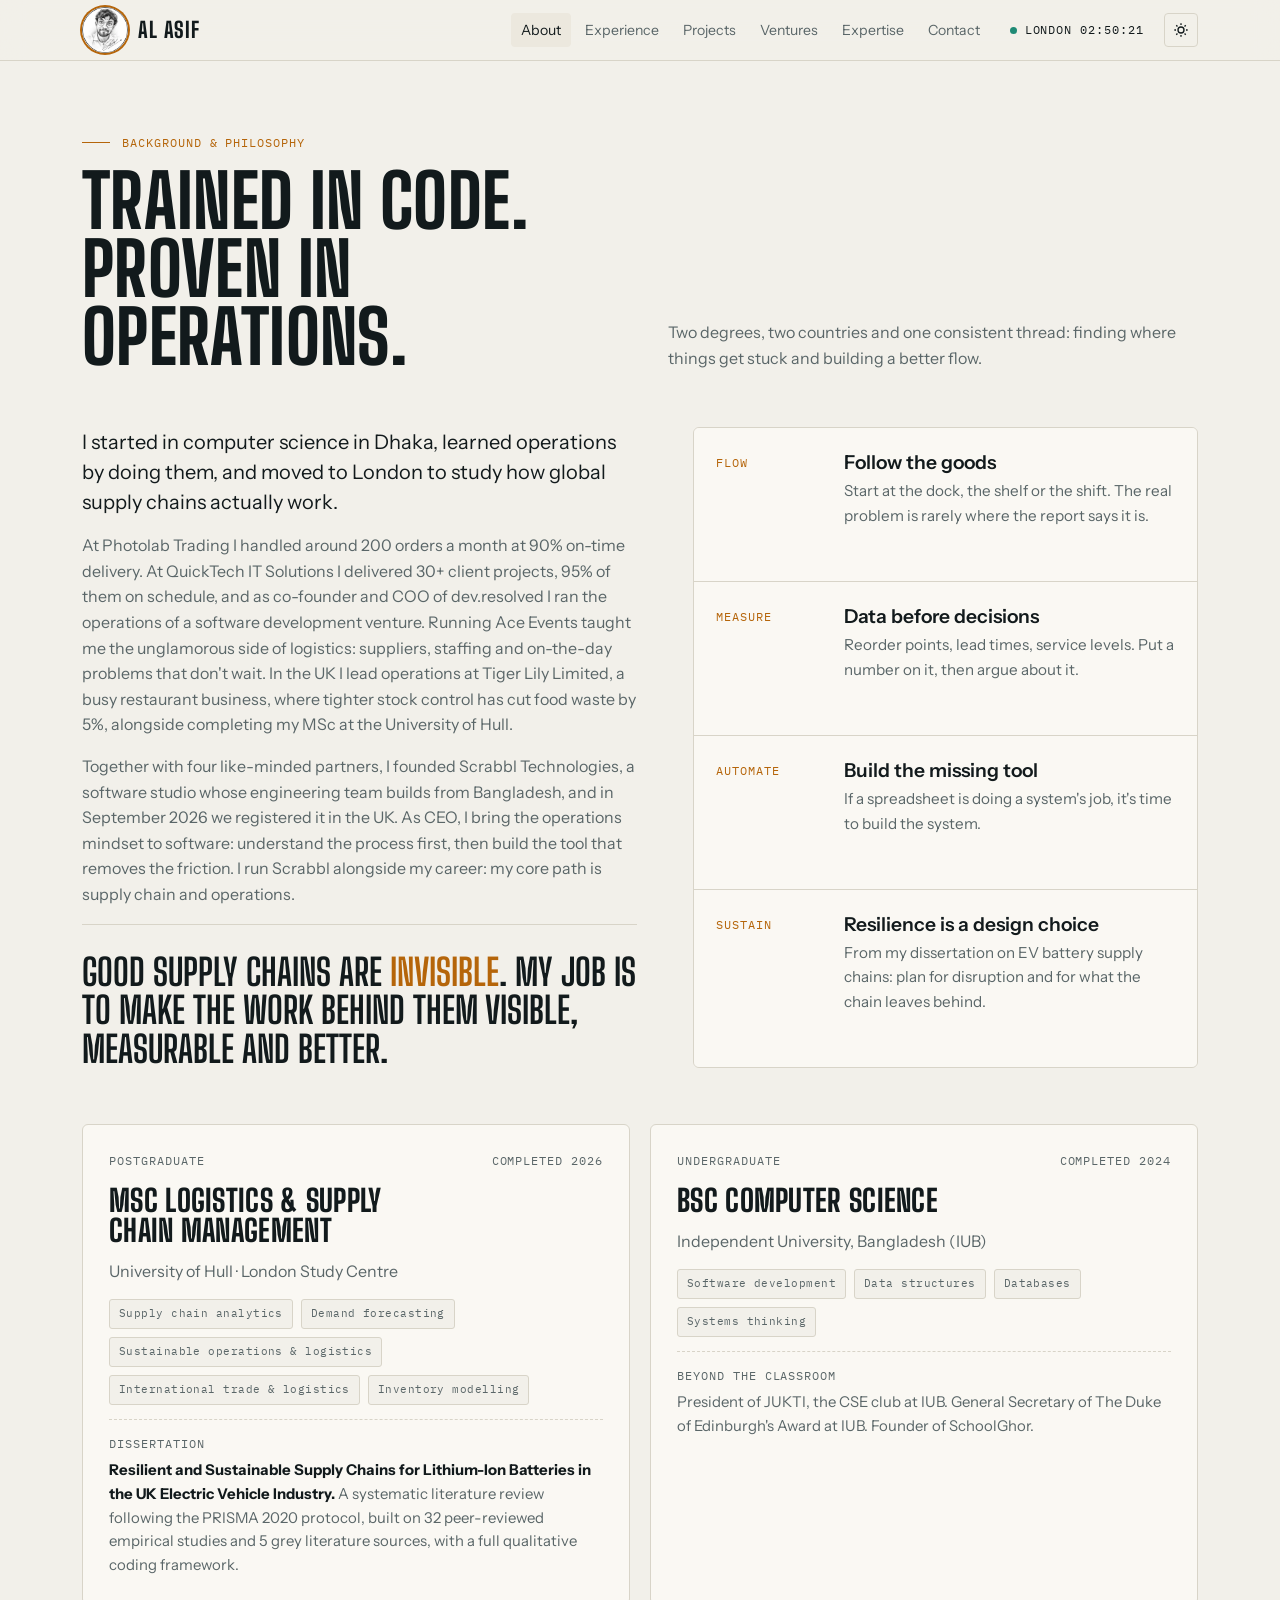
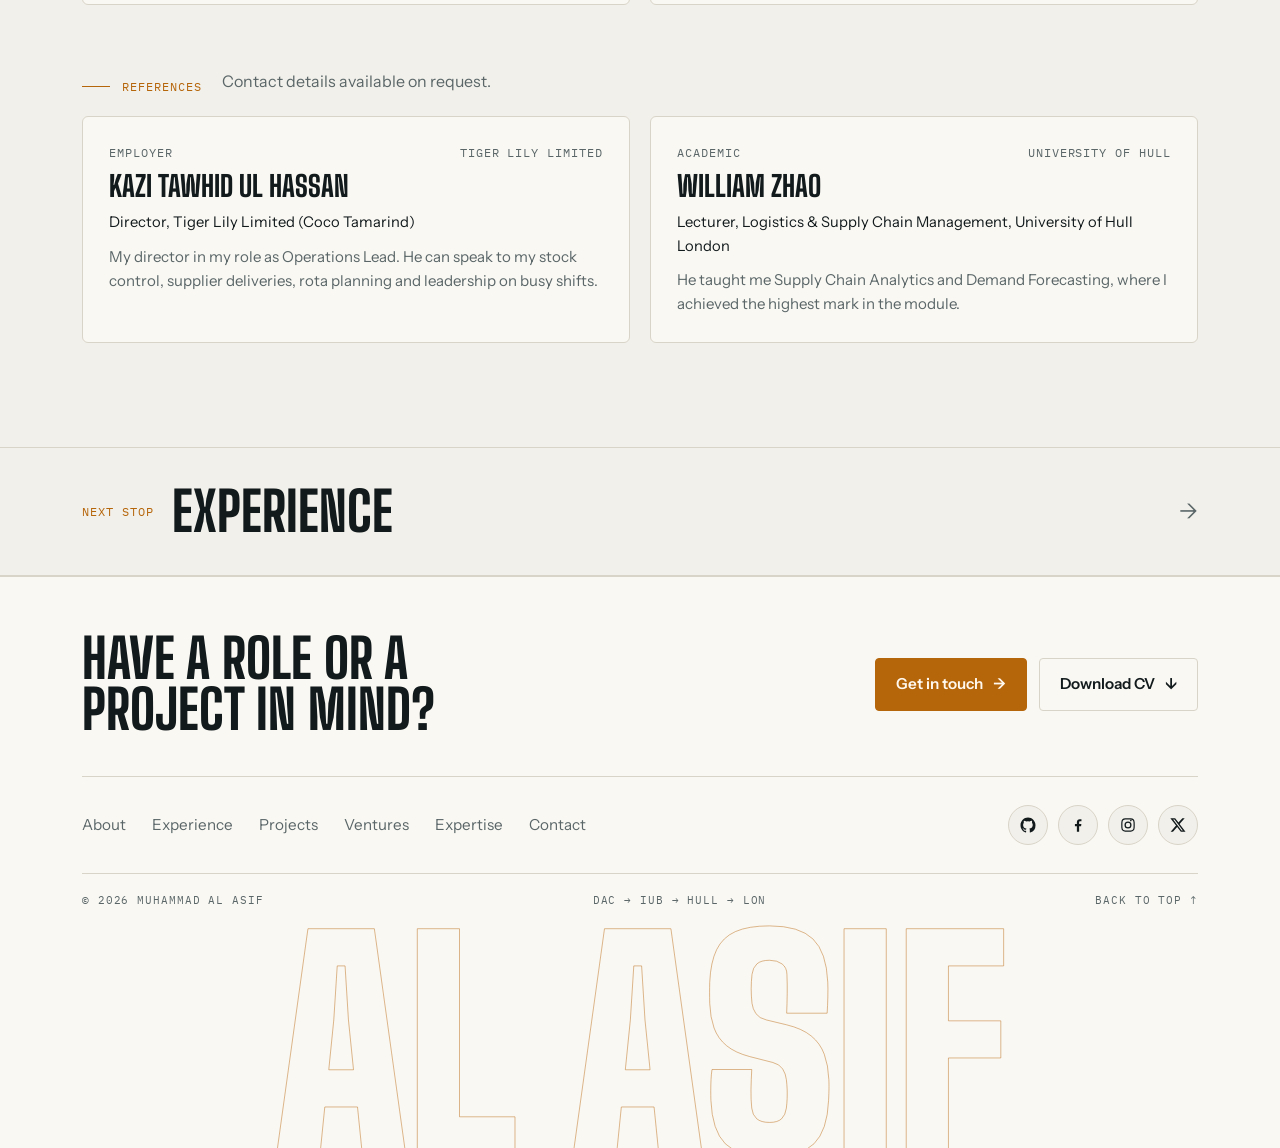
==== commit eec43e70: "Redesign footer: CTA, inline links, social icons, wordmark Co-Authored-By: Claude Opus 5.5 <noreply@" ====
--- a/about.html
+++ b/about.html
@@ -35,7 +35,7 @@
 <link rel="preconnect" href="https://fonts.googleapis.com">
 <link rel="preconnect" href="https://fonts.gstatic.com" crossorigin>
 <link rel="stylesheet" href="https://fonts.googleapis.com/css2?family=Big+Shoulders+Display:wght@500;700;800;900&family=Instrument+Sans:ital,wght@0,400;0,500;0,600;1,400&family=IBM+Plex+Mono:wght@400;500&display=swap">
-<link rel="stylesheet" href="/assets/site.css?v=5">
+<link rel="stylesheet" href="/assets/site.css?v=7">
 </head>
 <body class="sub">
 <a class="skip" href="#main">Skip to content</a>
@@ -142,30 +142,17 @@
 </main>
 <footer class="site-foot">
   <div class="wrap">
-    <div class="foot-grid">
-      <div>
-        <a class="brand" href="/"><span class="brand-mark"><img src="/assets/logo.webp?v=3" alt="" width="46" height="46"></span>Al Asif</a>
-        <p class="muted">Supply chain &amp; logistics professional. Founder &amp; CEO, Scrabbl Technologies Limited.</p>
-      </div>
-      <div><span class="mono">Pages</span>
-        <a href="/about">About</a>
-        <a href="/experience">Experience</a>
-        <a href="/projects">Projects</a>
-        <a href="/ventures">Ventures</a>
-        <a href="/expertise">Expertise</a>
-        <a href="/contact">Contact</a>
-      </div>
-      <div><span class="mono">Connect</span>
-        <a href="https://www.linkedin.com/in/saikattxn" target="_blank" rel="me noopener">LinkedIn</a>
-        <a href="https://github.com/saikattxn" target="_blank" rel="me noopener">GitHub</a>
-        <a href="https://www.instagram.com/saikatt08/" target="_blank" rel="me noopener">Instagram</a>
-        <a href="https://www.facebook.com/saikatt08" target="_blank" rel="me noopener">Facebook</a>
-        <a href="https://x.com/siff08" target="_blank" rel="me noopener">X</a>
-        <a href="/assets/Muhammad-Al-Asif-CV.pdf" download>Download CV</a>
-      </div>
+    <div class="fcta">
+      <p class="fcta-t">Have a role or a project in mind?</p>
+      <div class="fcta-b"><a class="btn primary" href="/contact">Get in touch <span class="arr">→</span></a><a class="btn" href="/assets/Muhammad-Al-Asif-CV.pdf" download>Download CV <span class="arr">↓</span></a></div>
     </div>
-    <div class="foot-base mono"><span>© 2026 Muhammad Al Asif</span><span>Supply chain · Technology · Enterprise</span></div>
+    <div class="frow">
+      <nav class="flinks" aria-label="Footer"><a href="/about">About</a><a href="/experience">Experience</a><a href="/projects">Projects</a><a href="/ventures">Ventures</a><a href="/expertise">Expertise</a><a href="/contact">Contact</a></nav>
+      <div class="soc"><a href="https://github.com/saikattxn" target="_blank" rel="me noopener" aria-label="GitHub: saikattxn" title="GitHub"><svg viewBox="0 0 24 24" aria-hidden="true"><path d="M12 2C6.5 2 2 6.6 2 12.2c0 4.5 2.9 8.3 6.8 9.7.5.1.7-.2.7-.5v-1.7c-2.8.6-3.4-1.4-3.4-1.4-.5-1.2-1.1-1.5-1.1-1.5-.9-.6.1-.6.1-.6 1 .1 1.5 1.1 1.5 1.1.9 1.6 2.4 1.1 2.9.8.1-.7.4-1.1.6-1.3-2.2-.3-4.6-1.1-4.6-5 0-1.1.4-2 1-2.7-.1-.3-.4-1.3.1-2.7 0 0 .8-.3 2.8 1a9.6 9.6 0 0 1 5 0c1.9-1.3 2.8-1 2.8-1 .5 1.4.2 2.4.1 2.7.6.7 1 1.6 1 2.7 0 3.9-2.4 4.7-4.6 5 .4.3.7.9.7 1.9v2.8c0 .3.2.6.7.5A10.2 10.2 0 0 0 22 12.2C22 6.6 17.5 2 12 2z"/></svg></a><a href="https://www.facebook.com/saikatt08" target="_blank" rel="me noopener" aria-label="Facebook: saikatt08" title="Facebook"><svg viewBox="0 0 24 24" aria-hidden="true"><path d="M13.5 21v-7.5h2.6l.4-3h-3V8.6c0-.9.3-1.5 1.5-1.5h1.6V4.4c-.3 0-1.2-.1-2.3-.1-2.3 0-3.8 1.4-3.8 3.9v2.3H7.9v3h2.6V21h3z"/></svg></a><a href="https://www.instagram.com/saikatt08/" target="_blank" rel="me noopener" aria-label="Instagram: saikatt08" title="Instagram"><svg viewBox="0 0 24 24" aria-hidden="true"><path d="M12 7.3A4.7 4.7 0 1 0 12 16.7 4.7 4.7 0 0 0 12 7.3zm0 7.7a3 3 0 1 1 0-6 3 3 0 0 1 0 6zm4.9-8.9a1.1 1.1 0 1 1-2.2 0 1.1 1.1 0 0 1 2.2 0zM12 4.6c2.4 0 2.7 0 3.6.1 2.4.1 3.6 1.3 3.7 3.7.1.9.1 1.2.1 3.6s0 2.7-.1 3.6c-.1 2.4-1.3 3.6-3.7 3.7-.9.1-1.2.1-3.6.1s-2.7 0-3.6-.1c-2.4-.1-3.6-1.3-3.7-3.7C4.6 14.7 4.6 14.4 4.6 12s0-2.7.1-3.6c.1-2.4 1.3-3.6 3.7-3.7.9-.1 1.2-.1 3.6-.1zM12 3c-2.4 0-2.8 0-3.7.1-3.3.2-5 1.9-5.2 5.2C3 9.2 3 9.6 3 12s0 2.8.1 3.7c.2 3.3 1.9 5 5.2 5.2.9.1 1.3.1 3.7.1s2.8 0 3.7-.1c3.3-.2 5-1.9 5.2-5.2.1-.9.1-1.3.1-3.7s0-2.8-.1-3.7c-.2-3.3-1.9-5-5.2-5.2C14.8 3 14.4 3 12 3z"/></svg></a><a href="https://x.com/siff08" target="_blank" rel="me noopener" aria-label="X: siff08" title="X (Twitter)"><svg viewBox="0 0 24 24" aria-hidden="true"><path d="M17.8 3h3.1l-6.8 7.7L22 21h-6.2l-4.9-6.4L5.3 21H2.2l7.2-8.3L1.8 3h6.4l4.4 5.8L17.8 3zm-1.1 16.2h1.7L7.3 4.7H5.5l11.2 14.5z"/></svg></a></div>
+    </div>
+    <div class="fbase mono"><span>© 2026 Muhammad Al Asif</span><span>DAC → IUB → HULL → LON</span><a href="#main">Back to top ↑</a></div>
   </div>
+  <div class="fmark" aria-hidden="true">Al Asif</div>
 </footer>
 <script src="/assets/site.js?v=4" defer></script>
 <script defer src="/_vercel/insights/script.js"></script>
--- a/assets/site.css
+++ b/assets/site.css
@@ -492,13 +492,17 @@
 .cvbox .mono{color:var(--accent);font-size:.68rem}
 .cvbox b{font-size:1.05rem}
 .cvbox .muted{font-size:.85rem}
-.site-foot{border-top:1px solid var(--line);padding-block:48px 28px}
-.foot-grid{display:grid;grid-template-columns:minmax(0,1.4fr) minmax(0,1fr) minmax(0,1fr);gap:32px}
-@media (max-width:720px){.foot-grid{grid-template-columns:1fr 1fr}.foot-grid>div:first-child{grid-column:1/-1}}
-.foot-grid>div{display:grid;gap:8px;align-content:start}
-.foot-grid .mono{color:var(--accent);font-size:.7rem;margin-bottom:4px}
-.foot-grid a{text-decoration:none;color:var(--muted);font-size:.92rem;width:fit-content}
-.foot-grid a:hover{color:var(--fg)}
-.foot-grid .brand{color:var(--fg)}
-.foot-grid p{max-width:36ch;font-size:.9rem}
-.foot-base{display:flex;justify-content:space-between;flex-wrap:wrap;gap:12px;color:var(--muted);margin-top:36px;padding-top:20px;border-top:1px solid var(--line);font-size:.72rem}
+.site-foot{position:relative;overflow:hidden;border-top:1px solid var(--line);padding-top:56px;background:var(--bg-2)}
+.site-foot .wrap{display:block;color:var(--fg)}
+.fcta{display:flex;flex-wrap:wrap;align-items:center;justify-content:space-between;gap:20px 32px;padding-bottom:40px;border-bottom:1px solid var(--line)}
+.fcta-t{font-family:var(--f-display);font-weight:800;text-transform:uppercase;font-size:clamp(2rem,4.6vw,3.4rem);line-height:.95;max-width:16ch;text-wrap:balance}
+.fcta-b{display:flex;flex-wrap:wrap;gap:12px}
+.frow{display:flex;flex-wrap:wrap;align-items:center;justify-content:space-between;gap:20px;padding-block:28px}
+.flinks{display:flex;flex-wrap:wrap;gap:6px 26px}
+.flinks a{text-decoration:none;color:var(--muted);font-size:.95rem;transition:color .2s}
+.flinks a:hover{color:var(--accent)}
+.fbase{display:flex;flex-wrap:wrap;justify-content:space-between;gap:10px 24px;padding-block:18px;border-top:1px solid var(--line);color:var(--muted);font-size:.7rem}
+.fbase a{color:inherit;text-decoration:none}
+.fbase a:hover{color:var(--accent)}
+.fmark{font-family:var(--f-display);font-weight:900;text-transform:uppercase;font-size:clamp(5rem,22vw,19rem);line-height:.78;letter-spacing:-.01em;text-align:center;white-space:nowrap;color:transparent;-webkit-text-stroke:1px color-mix(in srgb,var(--accent) 45%,transparent);margin-top:8px;margin-bottom:-.12em;user-select:none;pointer-events:none}
+@media (max-width:560px){.frow{flex-direction:column;align-items:flex-start}.fbase{flex-direction:column}}
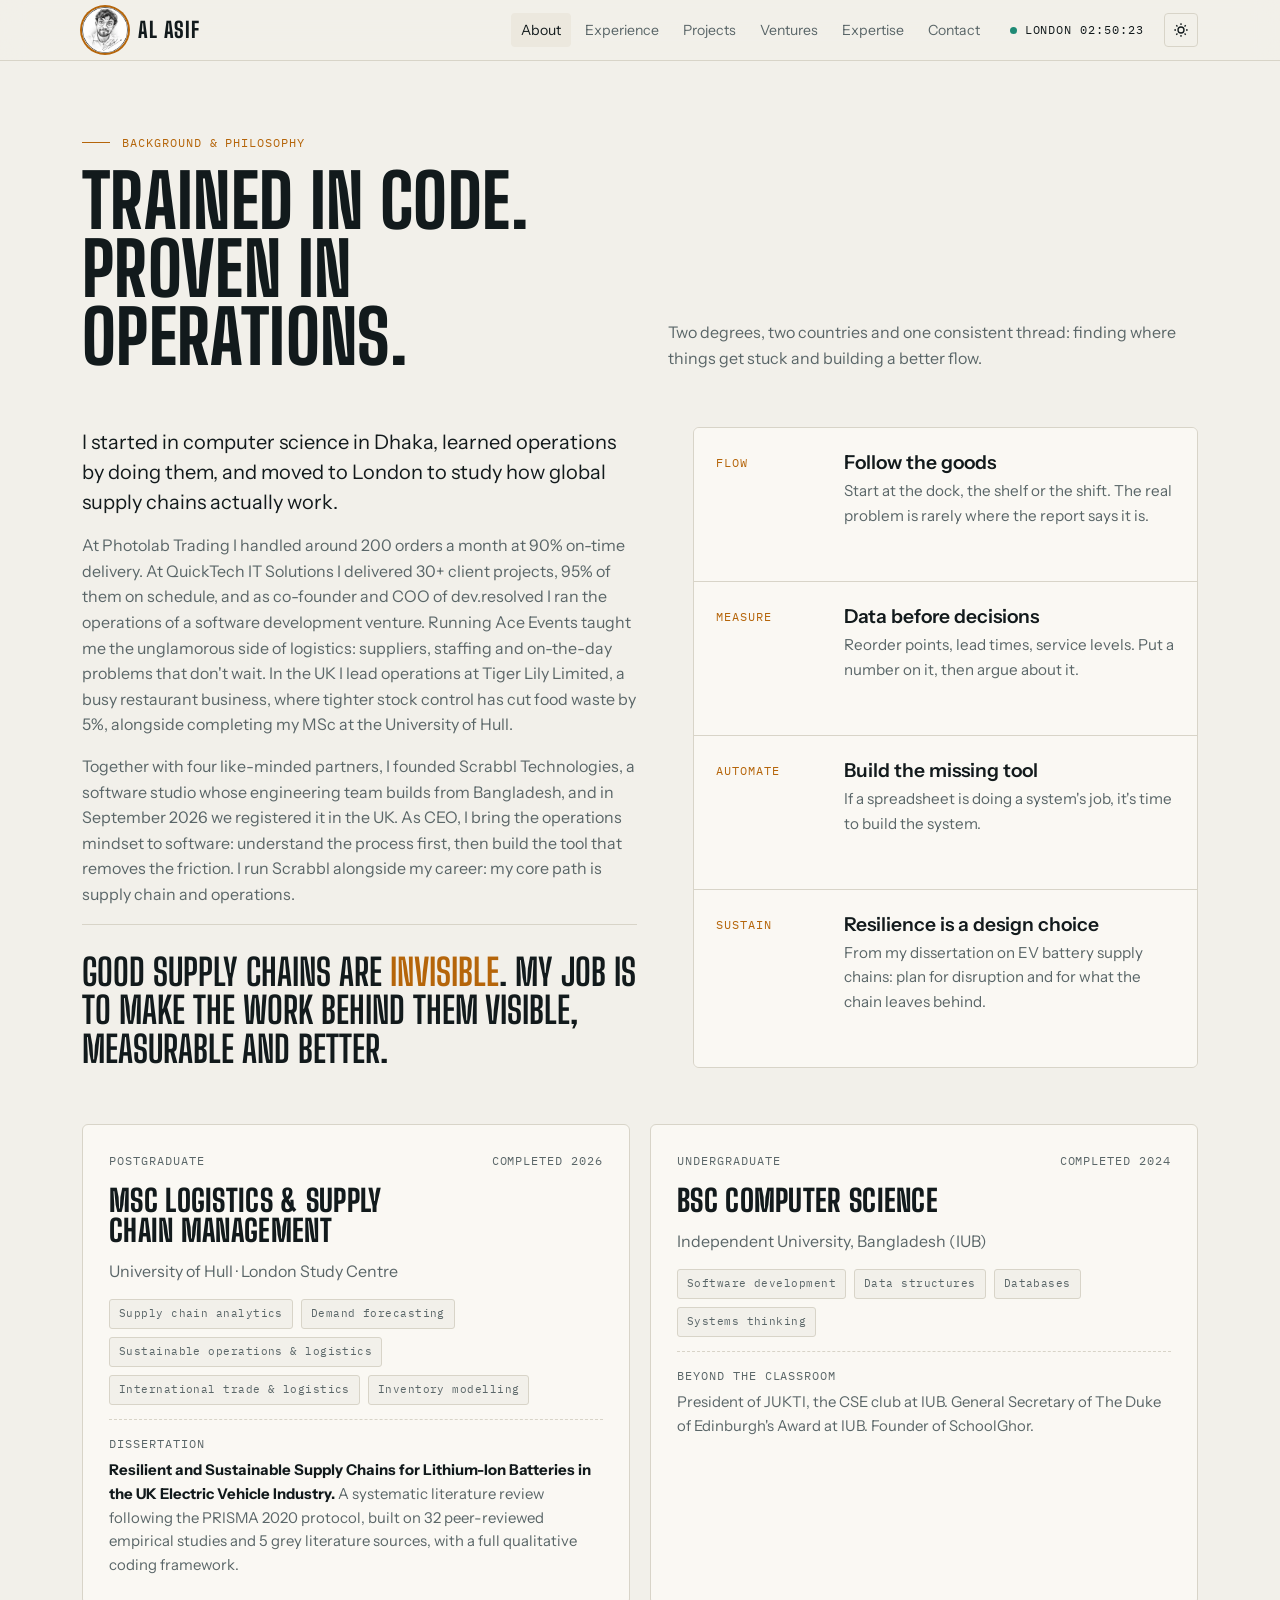
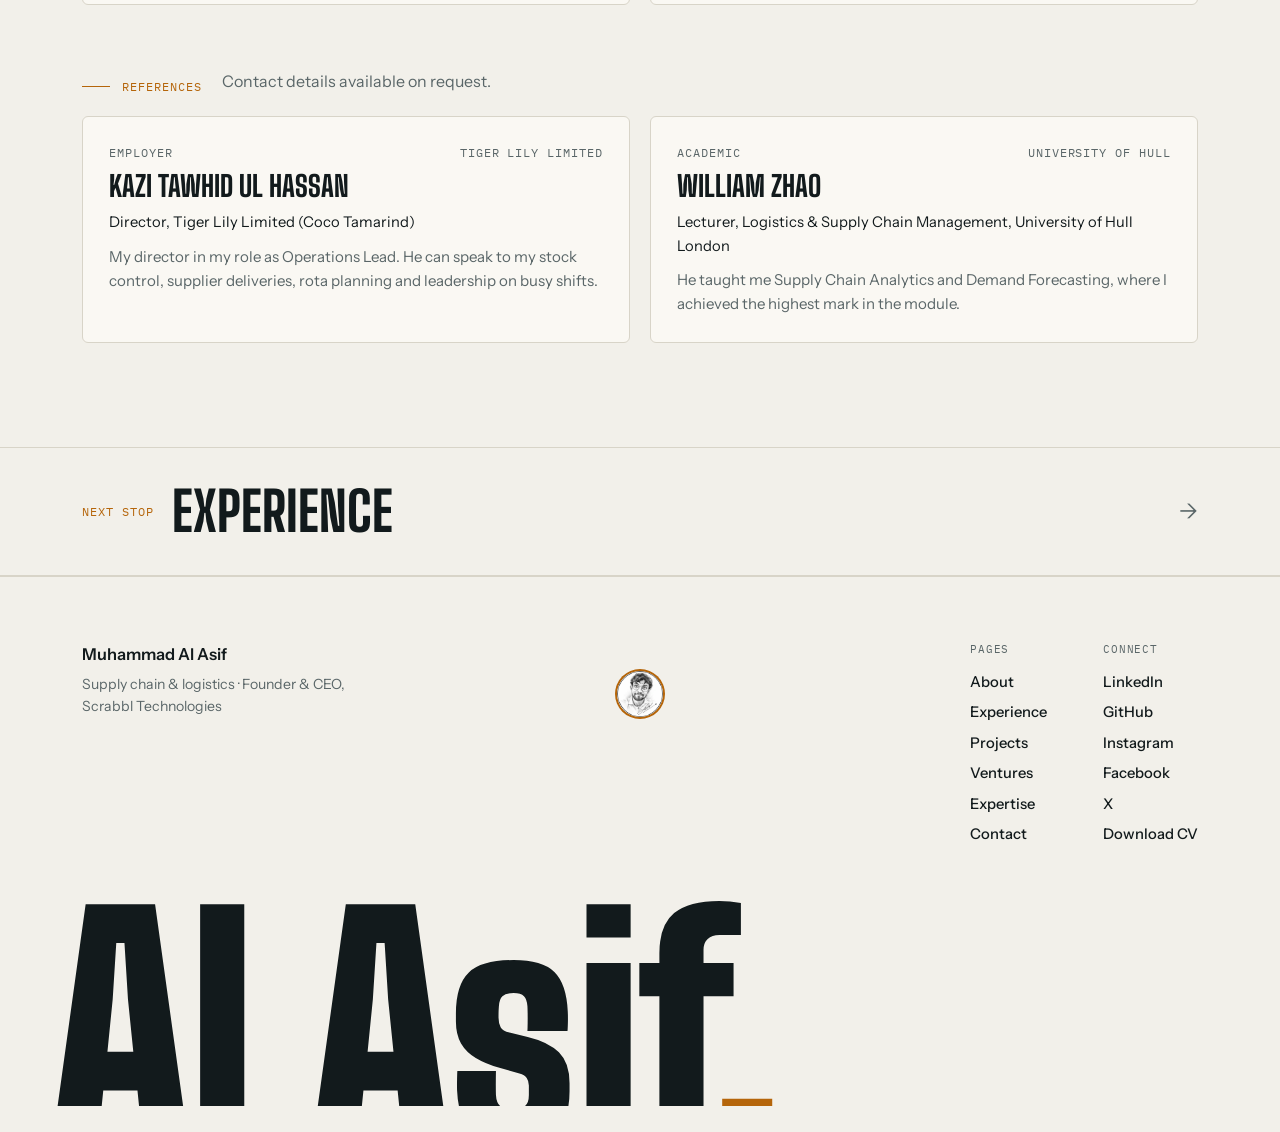
==== commit c6bd70dd: "Footer: rising name, companion avatar and dispatch pop-up Co-Authored-By: Claude Opus 5.5 <noreply@a" ====
--- a/about.html
+++ b/about.html
@@ -35,7 +35,7 @@
 <link rel="preconnect" href="https://fonts.googleapis.com">
 <link rel="preconnect" href="https://fonts.gstatic.com" crossorigin>
 <link rel="stylesheet" href="https://fonts.googleapis.com/css2?family=Big+Shoulders+Display:wght@500;700;800;900&family=Instrument+Sans:ital,wght@0,400;0,500;0,600;1,400&family=IBM+Plex+Mono:wght@400;500&display=swap">
-<link rel="stylesheet" href="/assets/site.css?v=7">
+<link rel="stylesheet" href="/assets/site.css?v=8">
 </head>
 <body class="sub">
 <a class="skip" href="#main">Skip to content</a>
@@ -140,21 +140,27 @@
 </section>
 <div class="next-stop"><div class="wrap"><a href="/experience"><span class="mono">Next stop</span><b>Experience</b><span class="ex-arr" aria-hidden="true">→</span></a></div></div>
 </main>
-<footer class="site-foot">
+<footer class="site-foot" id="siteFoot">
   <div class="wrap">
-    <div class="fcta">
-      <p class="fcta-t">Have a role or a project in mind?</p>
-      <div class="fcta-b"><a class="btn primary" href="/contact">Get in touch <span class="arr">→</span></a><a class="btn" href="/assets/Muhammad-Al-Asif-CV.pdf" download>Download CV <span class="arr">↓</span></a></div>
+    <div class="fgrid">
+      <div class="fid"><b>Muhammad Al Asif</b><span>Supply chain &amp; logistics · Founder &amp; CEO, Scrabbl Technologies</span></div>
+      <div class="fcomp">
+        <button class="fbot" id="fbot" type="button" aria-label="Show message" aria-controls="ftoast"><img src="/assets/logo.webp?v=3" alt="" width="46" height="46"></button>
+        <div class="ftoast" id="ftoast" role="status" aria-live="polite">
+          <div class="ft-h mono"><span><span class="dot" aria-hidden="true"></span>System · Dispatch</span><span class="ft-ic"><button type="button" id="ftReplay" aria-label="Replay">↻</button><button type="button" id="ftClose" aria-label="Dismiss">×</button></span></div>
+          <p>Thanks for reading all the way to the bottom. Shipment delivered.</p>
+          <a class="ft-btn" href="#main">Back to top ↑</a>
+        </div>
+      </div>
+      <div class="fcols">
+        <div><span class="mono">Pages</span><a href="/about">About</a><a href="/experience">Experience</a><a href="/projects">Projects</a><a href="/ventures">Ventures</a><a href="/expertise">Expertise</a><a href="/contact">Contact</a></div>
+        <div><span class="mono">Connect</span><a href="https://www.linkedin.com/in/saikattxn" target="_blank" rel="me noopener">LinkedIn</a><a href="https://github.com/saikattxn" target="_blank" rel="me noopener">GitHub</a><a href="https://www.instagram.com/saikatt08/" target="_blank" rel="me noopener">Instagram</a><a href="https://www.facebook.com/saikatt08" target="_blank" rel="me noopener">Facebook</a><a href="https://x.com/siff08" target="_blank" rel="me noopener">X</a><a href="/assets/Muhammad-Al-Asif-CV.pdf" download>Download CV</a></div>
+      </div>
     </div>
-    <div class="frow">
-      <nav class="flinks" aria-label="Footer"><a href="/about">About</a><a href="/experience">Experience</a><a href="/projects">Projects</a><a href="/ventures">Ventures</a><a href="/expertise">Expertise</a><a href="/contact">Contact</a></nav>
-      <div class="soc"><a href="https://github.com/saikattxn" target="_blank" rel="me noopener" aria-label="GitHub: saikattxn" title="GitHub"><svg viewBox="0 0 24 24" aria-hidden="true"><path d="M12 2C6.5 2 2 6.6 2 12.2c0 4.5 2.9 8.3 6.8 9.7.5.1.7-.2.7-.5v-1.7c-2.8.6-3.4-1.4-3.4-1.4-.5-1.2-1.1-1.5-1.1-1.5-.9-.6.1-.6.1-.6 1 .1 1.5 1.1 1.5 1.1.9 1.6 2.4 1.1 2.9.8.1-.7.4-1.1.6-1.3-2.2-.3-4.6-1.1-4.6-5 0-1.1.4-2 1-2.7-.1-.3-.4-1.3.1-2.7 0 0 .8-.3 2.8 1a9.6 9.6 0 0 1 5 0c1.9-1.3 2.8-1 2.8-1 .5 1.4.2 2.4.1 2.7.6.7 1 1.6 1 2.7 0 3.9-2.4 4.7-4.6 5 .4.3.7.9.7 1.9v2.8c0 .3.2.6.7.5A10.2 10.2 0 0 0 22 12.2C22 6.6 17.5 2 12 2z"/></svg></a><a href="https://www.facebook.com/saikatt08" target="_blank" rel="me noopener" aria-label="Facebook: saikatt08" title="Facebook"><svg viewBox="0 0 24 24" aria-hidden="true"><path d="M13.5 21v-7.5h2.6l.4-3h-3V8.6c0-.9.3-1.5 1.5-1.5h1.6V4.4c-.3 0-1.2-.1-2.3-.1-2.3 0-3.8 1.4-3.8 3.9v2.3H7.9v3h2.6V21h3z"/></svg></a><a href="https://www.instagram.com/saikatt08/" target="_blank" rel="me noopener" aria-label="Instagram: saikatt08" title="Instagram"><svg viewBox="0 0 24 24" aria-hidden="true"><path d="M12 7.3A4.7 4.7 0 1 0 12 16.7 4.7 4.7 0 0 0 12 7.3zm0 7.7a3 3 0 1 1 0-6 3 3 0 0 1 0 6zm4.9-8.9a1.1 1.1 0 1 1-2.2 0 1.1 1.1 0 0 1 2.2 0zM12 4.6c2.4 0 2.7 0 3.6.1 2.4.1 3.6 1.3 3.7 3.7.1.9.1 1.2.1 3.6s0 2.7-.1 3.6c-.1 2.4-1.3 3.6-3.7 3.7-.9.1-1.2.1-3.6.1s-2.7 0-3.6-.1c-2.4-.1-3.6-1.3-3.7-3.7C4.6 14.7 4.6 14.4 4.6 12s0-2.7.1-3.6c.1-2.4 1.3-3.6 3.7-3.7.9-.1 1.2-.1 3.6-.1zM12 3c-2.4 0-2.8 0-3.7.1-3.3.2-5 1.9-5.2 5.2C3 9.2 3 9.6 3 12s0 2.8.1 3.7c.2 3.3 1.9 5 5.2 5.2.9.1 1.3.1 3.7.1s2.8 0 3.7-.1c3.3-.2 5-1.9 5.2-5.2.1-.9.1-1.3.1-3.7s0-2.8-.1-3.7c-.2-3.3-1.9-5-5.2-5.2C14.8 3 14.4 3 12 3z"/></svg></a><a href="https://x.com/siff08" target="_blank" rel="me noopener" aria-label="X: siff08" title="X (Twitter)"><svg viewBox="0 0 24 24" aria-hidden="true"><path d="M17.8 3h3.1l-6.8 7.7L22 21h-6.2l-4.9-6.4L5.3 21H2.2l7.2-8.3L1.8 3h6.4l4.4 5.8L17.8 3zm-1.1 16.2h1.7L7.3 4.7H5.5l11.2 14.5z"/></svg></a></div>
-    </div>
-    <div class="fbase mono"><span>© 2026 Muhammad Al Asif</span><span>DAC → IUB → HULL → LON</span><a href="#main">Back to top ↑</a></div>
   </div>
-  <div class="fmark" aria-hidden="true">Al Asif</div>
+  <div class="fbig" aria-hidden="true"><span>Al Asif<i>.</i></span></div>
 </footer>
-<script src="/assets/site.js?v=4" defer></script>
+<script src="/assets/site.js?v=8" defer></script>
 <script defer src="/_vercel/insights/script.js"></script>
 </body>
 </html>
--- a/assets/site.css
+++ b/assets/site.css
@@ -492,17 +492,34 @@
 .cvbox .mono{color:var(--accent);font-size:.68rem}
 .cvbox b{font-size:1.05rem}
 .cvbox .muted{font-size:.85rem}
-.site-foot{position:relative;overflow:hidden;border-top:1px solid var(--line);padding-top:56px;background:var(--bg-2)}
+.site-foot{position:relative;overflow:hidden;border-top:1px solid var(--line);padding-top:64px;background:var(--bg)}
 .site-foot .wrap{display:block;color:var(--fg)}
-.fcta{display:flex;flex-wrap:wrap;align-items:center;justify-content:space-between;gap:20px 32px;padding-bottom:40px;border-bottom:1px solid var(--line)}
-.fcta-t{font-family:var(--f-display);font-weight:800;text-transform:uppercase;font-size:clamp(2rem,4.6vw,3.4rem);line-height:.95;max-width:16ch;text-wrap:balance}
-.fcta-b{display:flex;flex-wrap:wrap;gap:12px}
-.frow{display:flex;flex-wrap:wrap;align-items:center;justify-content:space-between;gap:20px;padding-block:28px}
-.flinks{display:flex;flex-wrap:wrap;gap:6px 26px}
-.flinks a{text-decoration:none;color:var(--muted);font-size:.95rem;transition:color .2s}
-.flinks a:hover{color:var(--accent)}
-.fbase{display:flex;flex-wrap:wrap;justify-content:space-between;gap:10px 24px;padding-block:18px;border-top:1px solid var(--line);color:var(--muted);font-size:.7rem}
-.fbase a{color:inherit;text-decoration:none}
-.fbase a:hover{color:var(--accent)}
-.fmark{font-family:var(--f-display);font-weight:900;text-transform:uppercase;font-size:clamp(5rem,22vw,19rem);line-height:.78;letter-spacing:-.01em;text-align:center;white-space:nowrap;color:transparent;-webkit-text-stroke:1px color-mix(in srgb,var(--accent) 45%,transparent);margin-top:8px;margin-bottom:-.12em;user-select:none;pointer-events:none}
-@media (max-width:560px){.frow{flex-direction:column;align-items:flex-start}.fbase{flex-direction:column}}
+.fgrid{display:grid;grid-template-columns:minmax(0,1fr) auto minmax(0,1fr);gap:32px;align-items:start}
+.fid b{display:block;font-weight:600;font-size:1.02rem}
+.fid span{display:block;margin-top:6px;color:var(--muted);font-size:.88rem;max-width:34ch}
+.fcols{display:flex;gap:56px;justify-self:end}
+.fcols>div{display:grid;gap:7px;align-content:start}
+.fcols .mono{color:var(--muted);font-size:.66rem;margin-bottom:6px}
+.fcols a{color:var(--fg);text-decoration:none;font-size:.92rem;font-weight:500;width:fit-content;transition:color .2s}
+.fcols a:hover{color:var(--accent)}
+.fcomp{position:relative;display:flex;justify-content:center;padding-top:30px;min-width:300px;min-height:190px}
+.fbot{width:46px;height:46px;padding:0;border:0;border-radius:50%;background:none;cursor:pointer;box-shadow:0 0 0 2px var(--accent);overflow:hidden;animation:fbob 4s ease-in-out infinite}
+.fbot img{display:block;width:100%;height:100%;object-fit:cover}
+@keyframes fbob{0%,100%{transform:translateY(0) rotate(-4deg)}50%{transform:translateY(-6px) rotate(4deg)}}
+.ftoast{position:absolute;top:92px;left:50%;width:min(290px,86vw);padding:12px 14px 14px;border:1px solid var(--line);border-radius:12px;background:color-mix(in srgb,var(--bg-2) 92%,transparent);backdrop-filter:blur(10px);-webkit-backdrop-filter:blur(10px);box-shadow:0 20px 40px -18px rgba(0,0,0,.6);transform:translate(-50%,10px) scale(.92);transform-origin:50% 0;opacity:0;visibility:hidden;transition:opacity .35s,transform .45s cubic-bezier(.2,1.4,.4,1),visibility 0s .45s}
+.ftoast::before{content:"";position:absolute;top:-6px;left:50%;width:10px;height:10px;margin-left:-5px;background:inherit;border-left:1px solid var(--line);border-top:1px solid var(--line);transform:rotate(45deg)}
+.ftoast.show{opacity:1;visibility:visible;transform:translate(-50%,0) scale(1);transition:opacity .35s,transform .45s cubic-bezier(.2,1.4,.4,1),visibility 0s}
+.ft-h{display:flex;justify-content:space-between;align-items:center;color:var(--muted);font-size:.64rem;margin-bottom:8px}
+.ft-h>span:first-child{display:inline-flex;align-items:center;gap:7px}
+.ft-ic{display:inline-flex;gap:4px}
+.ft-ic button{width:22px;height:22px;display:grid;place-items:center;border:0;border-radius:4px;background:none;color:var(--muted);cursor:pointer;font-size:.9rem}
+.ft-ic button:hover{background:var(--bg-3);color:var(--fg)}
+.ftoast p{font-size:.88rem;line-height:1.45;color:var(--fg)}
+.ft-btn{display:inline-block;margin-top:10px;padding:6px 12px;border:1px solid var(--line);border-radius:999px;font-size:.78rem;color:var(--fg);text-decoration:none}
+.ft-btn:hover{border-color:var(--accent);color:var(--accent)}
+.fbig{padding-left:max(16px,env(safe-area-inset-left,0px));padding-right:max(16px,env(safe-area-inset-right,0px));margin-top:24px;line-height:.8;overflow:hidden}
+.fbig span{display:block;max-width:var(--wrap);margin-inline:auto;font-family:var(--f-display);font-weight:900;font-size:clamp(6rem,23vw,21rem);letter-spacing:-.01em;color:var(--fg);white-space:nowrap;transform:translateY(16%);transition:transform 1.1s cubic-bezier(.2,.8,.2,1),opacity 1.1s}
+.fbig i{font-style:normal;color:var(--accent)}
+.js .site-foot:not(.in) .fbig span{transform:translateY(70%);opacity:.15}
+@media (max-width:900px){.fgrid{grid-template-columns:1fr 1fr}.fid{grid-column:1/-1}.fcomp{grid-column:1/-1;order:3;min-width:0}.fcols{grid-column:1/-1;justify-self:start}}
+@media (prefers-reduced-motion: reduce){.js .site-foot:not(.in) .fbig span{transform:translateY(16%);opacity:1}}
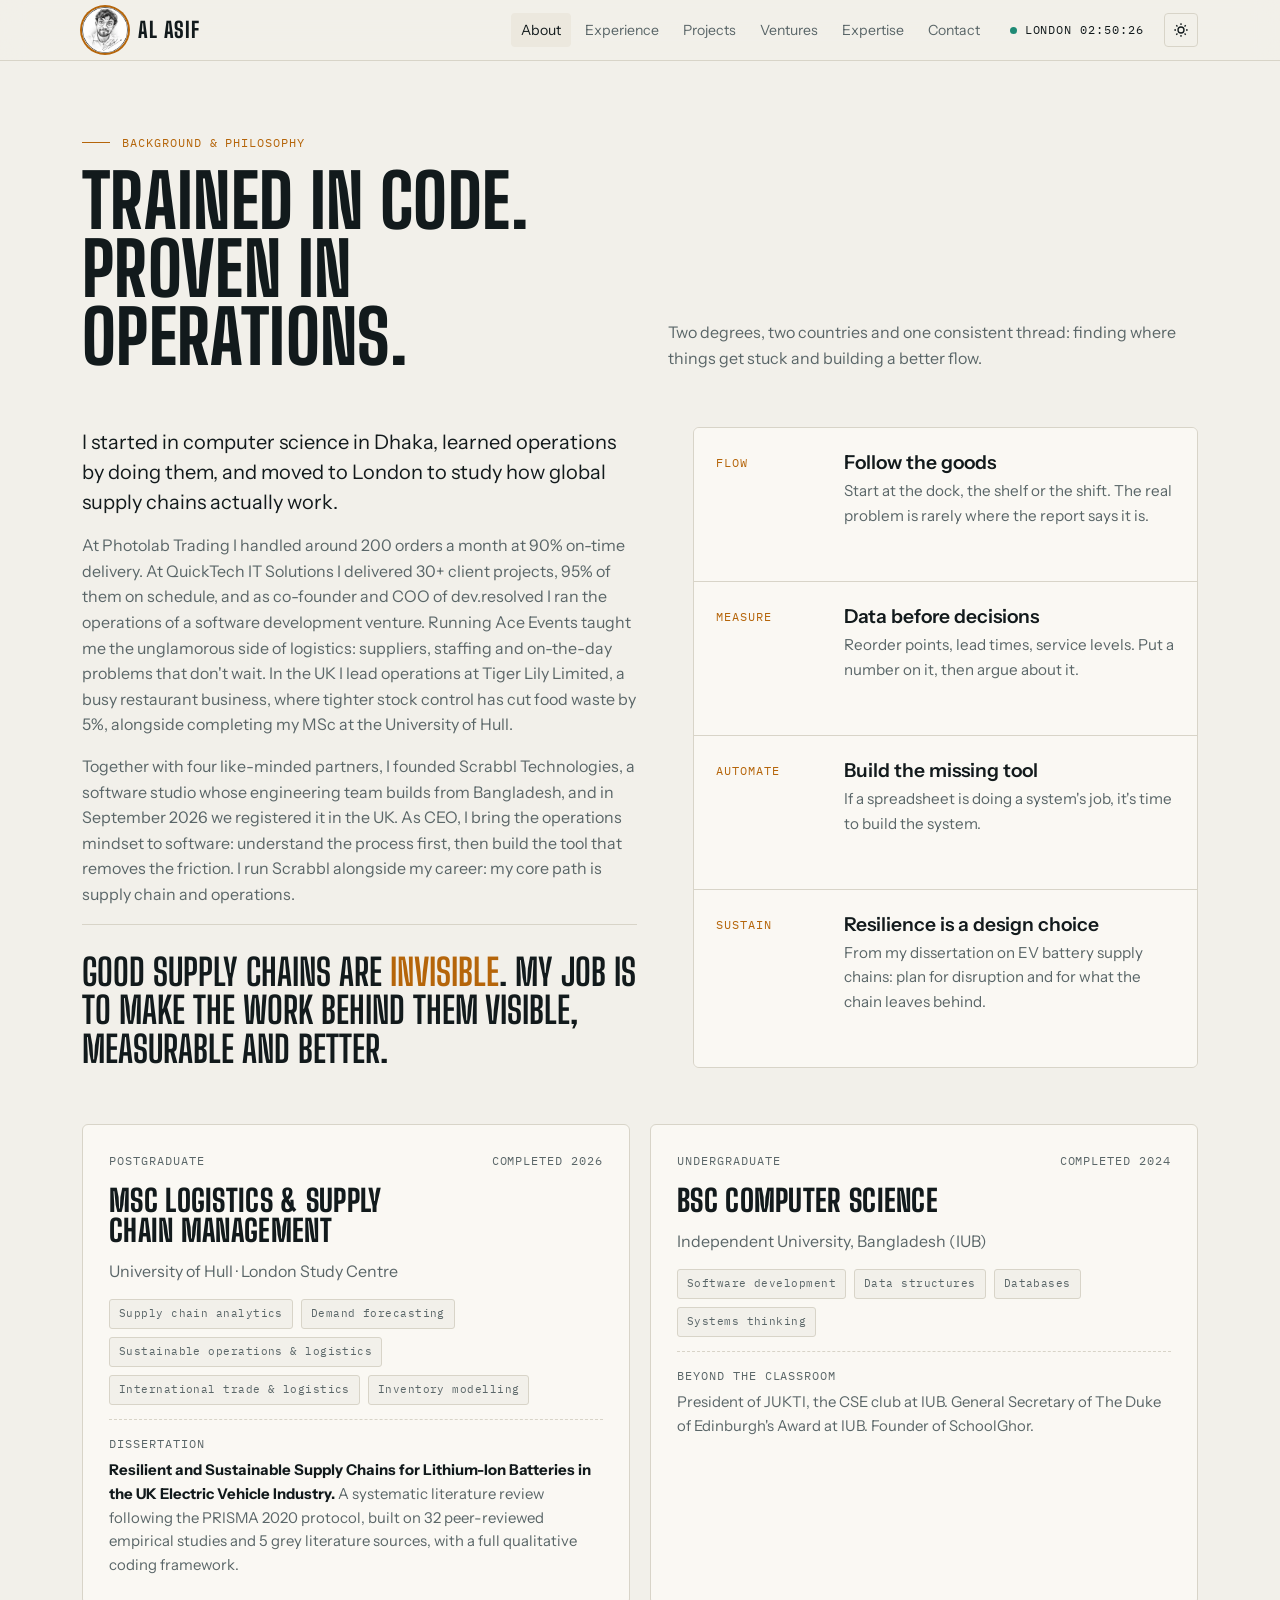
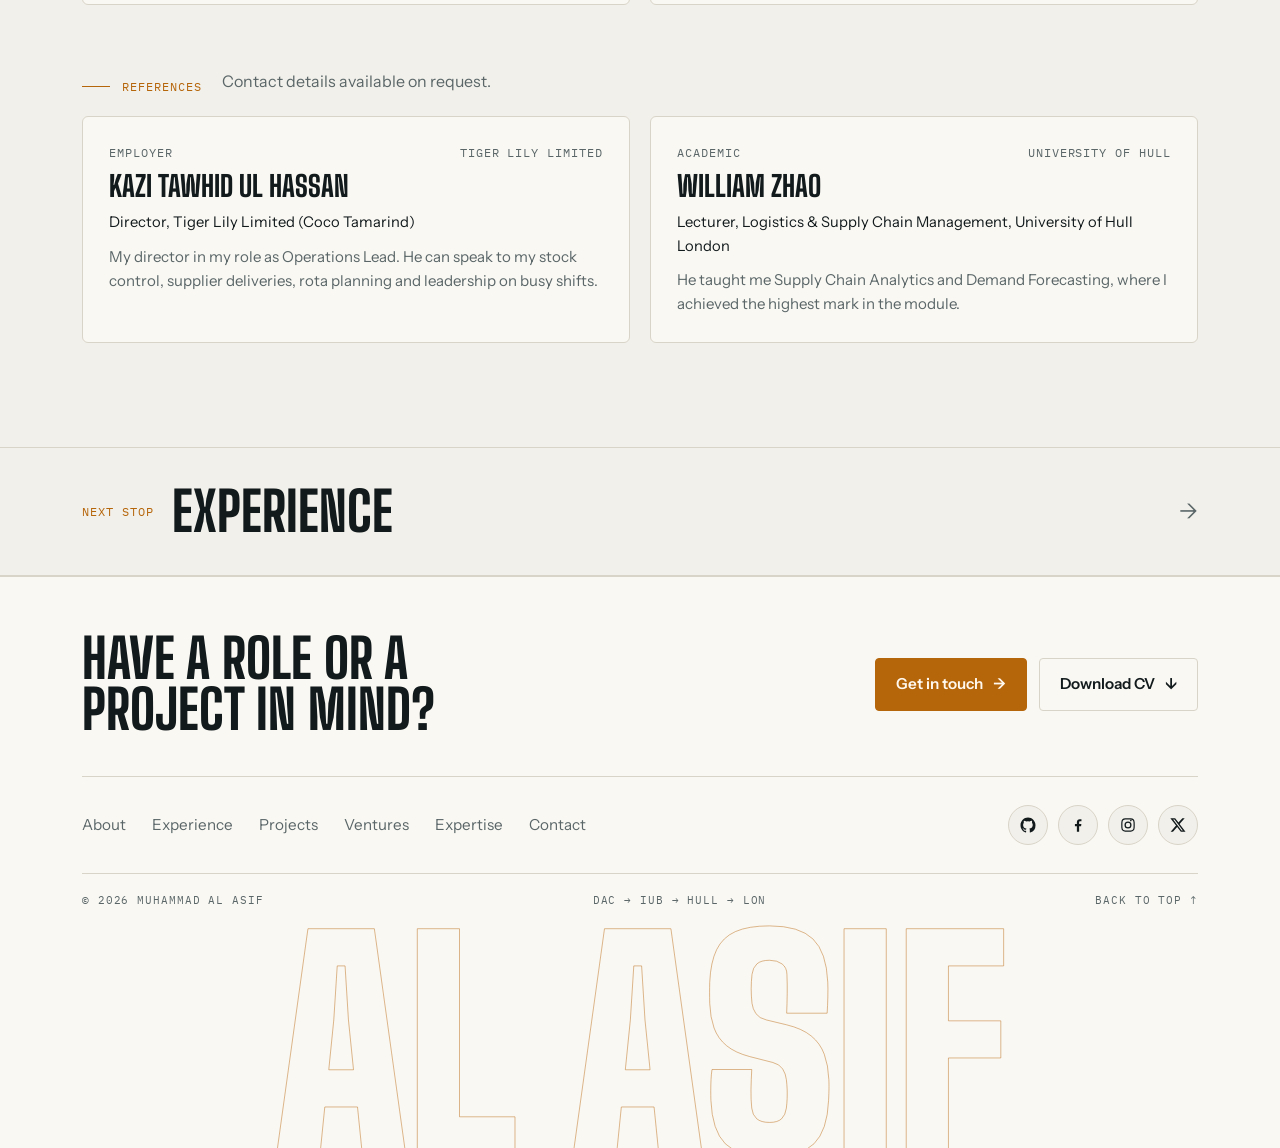
==== commit 1e11003d: "Revert footer to previous version (CTA, inline links, wordmark) Co-Authored-By: Claude Opus 5.5 <nor" ====
--- a/about.html
+++ b/about.html
@@ -35,7 +35,7 @@
 <link rel="preconnect" href="https://fonts.googleapis.com">
 <link rel="preconnect" href="https://fonts.gstatic.com" crossorigin>
 <link rel="stylesheet" href="https://fonts.googleapis.com/css2?family=Big+Shoulders+Display:wght@500;700;800;900&family=Instrument+Sans:ital,wght@0,400;0,500;0,600;1,400&family=IBM+Plex+Mono:wght@400;500&display=swap">
-<link rel="stylesheet" href="/assets/site.css?v=8">
+<link rel="stylesheet" href="/assets/site.css?v=7">
 </head>
 <body class="sub">
 <a class="skip" href="#main">Skip to content</a>
@@ -140,27 +140,21 @@
 </section>
 <div class="next-stop"><div class="wrap"><a href="/experience"><span class="mono">Next stop</span><b>Experience</b><span class="ex-arr" aria-hidden="true">→</span></a></div></div>
 </main>
-<footer class="site-foot" id="siteFoot">
+<footer class="site-foot">
   <div class="wrap">
-    <div class="fgrid">
-      <div class="fid"><b>Muhammad Al Asif</b><span>Supply chain &amp; logistics · Founder &amp; CEO, Scrabbl Technologies</span></div>
-      <div class="fcomp">
-        <button class="fbot" id="fbot" type="button" aria-label="Show message" aria-controls="ftoast"><img src="/assets/logo.webp?v=3" alt="" width="46" height="46"></button>
-        <div class="ftoast" id="ftoast" role="status" aria-live="polite">
-          <div class="ft-h mono"><span><span class="dot" aria-hidden="true"></span>System · Dispatch</span><span class="ft-ic"><button type="button" id="ftReplay" aria-label="Replay">↻</button><button type="button" id="ftClose" aria-label="Dismiss">×</button></span></div>
-          <p>Thanks for reading all the way to the bottom. Shipment delivered.</p>
-          <a class="ft-btn" href="#main">Back to top ↑</a>
-        </div>
-      </div>
-      <div class="fcols">
-        <div><span class="mono">Pages</span><a href="/about">About</a><a href="/experience">Experience</a><a href="/projects">Projects</a><a href="/ventures">Ventures</a><a href="/expertise">Expertise</a><a href="/contact">Contact</a></div>
-        <div><span class="mono">Connect</span><a href="https://www.linkedin.com/in/saikattxn" target="_blank" rel="me noopener">LinkedIn</a><a href="https://github.com/saikattxn" target="_blank" rel="me noopener">GitHub</a><a href="https://www.instagram.com/saikatt08/" target="_blank" rel="me noopener">Instagram</a><a href="https://www.facebook.com/saikatt08" target="_blank" rel="me noopener">Facebook</a><a href="https://x.com/siff08" target="_blank" rel="me noopener">X</a><a href="/assets/Muhammad-Al-Asif-CV.pdf" download>Download CV</a></div>
-      </div>
+    <div class="fcta">
+      <p class="fcta-t">Have a role or a project in mind?</p>
+      <div class="fcta-b"><a class="btn primary" href="/contact">Get in touch <span class="arr">→</span></a><a class="btn" href="/assets/Muhammad-Al-Asif-CV.pdf" download>Download CV <span class="arr">↓</span></a></div>
     </div>
+    <div class="frow">
+      <nav class="flinks" aria-label="Footer"><a href="/about">About</a><a href="/experience">Experience</a><a href="/projects">Projects</a><a href="/ventures">Ventures</a><a href="/expertise">Expertise</a><a href="/contact">Contact</a></nav>
+      <div class="soc"><a href="https://github.com/saikattxn" target="_blank" rel="me noopener" aria-label="GitHub: saikattxn" title="GitHub"><svg viewBox="0 0 24 24" aria-hidden="true"><path d="M12 2C6.5 2 2 6.6 2 12.2c0 4.5 2.9 8.3 6.8 9.7.5.1.7-.2.7-.5v-1.7c-2.8.6-3.4-1.4-3.4-1.4-.5-1.2-1.1-1.5-1.1-1.5-.9-.6.1-.6.1-.6 1 .1 1.5 1.1 1.5 1.1.9 1.6 2.4 1.1 2.9.8.1-.7.4-1.1.6-1.3-2.2-.3-4.6-1.1-4.6-5 0-1.1.4-2 1-2.7-.1-.3-.4-1.3.1-2.7 0 0 .8-.3 2.8 1a9.6 9.6 0 0 1 5 0c1.9-1.3 2.8-1 2.8-1 .5 1.4.2 2.4.1 2.7.6.7 1 1.6 1 2.7 0 3.9-2.4 4.7-4.6 5 .4.3.7.9.7 1.9v2.8c0 .3.2.6.7.5A10.2 10.2 0 0 0 22 12.2C22 6.6 17.5 2 12 2z"/></svg></a><a href="https://www.facebook.com/saikatt08" target="_blank" rel="me noopener" aria-label="Facebook: saikatt08" title="Facebook"><svg viewBox="0 0 24 24" aria-hidden="true"><path d="M13.5 21v-7.5h2.6l.4-3h-3V8.6c0-.9.3-1.5 1.5-1.5h1.6V4.4c-.3 0-1.2-.1-2.3-.1-2.3 0-3.8 1.4-3.8 3.9v2.3H7.9v3h2.6V21h3z"/></svg></a><a href="https://www.instagram.com/saikatt08/" target="_blank" rel="me noopener" aria-label="Instagram: saikatt08" title="Instagram"><svg viewBox="0 0 24 24" aria-hidden="true"><path d="M12 7.3A4.7 4.7 0 1 0 12 16.7 4.7 4.7 0 0 0 12 7.3zm0 7.7a3 3 0 1 1 0-6 3 3 0 0 1 0 6zm4.9-8.9a1.1 1.1 0 1 1-2.2 0 1.1 1.1 0 0 1 2.2 0zM12 4.6c2.4 0 2.7 0 3.6.1 2.4.1 3.6 1.3 3.7 3.7.1.9.1 1.2.1 3.6s0 2.7-.1 3.6c-.1 2.4-1.3 3.6-3.7 3.7-.9.1-1.2.1-3.6.1s-2.7 0-3.6-.1c-2.4-.1-3.6-1.3-3.7-3.7C4.6 14.7 4.6 14.4 4.6 12s0-2.7.1-3.6c.1-2.4 1.3-3.6 3.7-3.7.9-.1 1.2-.1 3.6-.1zM12 3c-2.4 0-2.8 0-3.7.1-3.3.2-5 1.9-5.2 5.2C3 9.2 3 9.6 3 12s0 2.8.1 3.7c.2 3.3 1.9 5 5.2 5.2.9.1 1.3.1 3.7.1s2.8 0 3.7-.1c3.3-.2 5-1.9 5.2-5.2.1-.9.1-1.3.1-3.7s0-2.8-.1-3.7c-.2-3.3-1.9-5-5.2-5.2C14.8 3 14.4 3 12 3z"/></svg></a><a href="https://x.com/siff08" target="_blank" rel="me noopener" aria-label="X: siff08" title="X (Twitter)"><svg viewBox="0 0 24 24" aria-hidden="true"><path d="M17.8 3h3.1l-6.8 7.7L22 21h-6.2l-4.9-6.4L5.3 21H2.2l7.2-8.3L1.8 3h6.4l4.4 5.8L17.8 3zm-1.1 16.2h1.7L7.3 4.7H5.5l11.2 14.5z"/></svg></a></div>
+    </div>
+    <div class="fbase mono"><span>© 2026 Muhammad Al Asif</span><span>DAC → IUB → HULL → LON</span><a href="#main">Back to top ↑</a></div>
   </div>
-  <div class="fbig" aria-hidden="true"><span>Al Asif<i>.</i></span></div>
+  <div class="fmark" aria-hidden="true">Al Asif</div>
 </footer>
-<script src="/assets/site.js?v=8" defer></script>
+<script src="/assets/site.js?v=4" defer></script>
 <script defer src="/_vercel/insights/script.js"></script>
 </body>
 </html>
--- a/assets/site.css
+++ b/assets/site.css
@@ -492,34 +492,17 @@
 .cvbox .mono{color:var(--accent);font-size:.68rem}
 .cvbox b{font-size:1.05rem}
 .cvbox .muted{font-size:.85rem}
-.site-foot{position:relative;overflow:hidden;border-top:1px solid var(--line);padding-top:64px;background:var(--bg)}
+.site-foot{position:relative;overflow:hidden;border-top:1px solid var(--line);padding-top:56px;background:var(--bg-2)}
 .site-foot .wrap{display:block;color:var(--fg)}
-.fgrid{display:grid;grid-template-columns:minmax(0,1fr) auto minmax(0,1fr);gap:32px;align-items:start}
-.fid b{display:block;font-weight:600;font-size:1.02rem}
-.fid span{display:block;margin-top:6px;color:var(--muted);font-size:.88rem;max-width:34ch}
-.fcols{display:flex;gap:56px;justify-self:end}
-.fcols>div{display:grid;gap:7px;align-content:start}
-.fcols .mono{color:var(--muted);font-size:.66rem;margin-bottom:6px}
-.fcols a{color:var(--fg);text-decoration:none;font-size:.92rem;font-weight:500;width:fit-content;transition:color .2s}
-.fcols a:hover{color:var(--accent)}
-.fcomp{position:relative;display:flex;justify-content:center;padding-top:30px;min-width:300px;min-height:190px}
-.fbot{width:46px;height:46px;padding:0;border:0;border-radius:50%;background:none;cursor:pointer;box-shadow:0 0 0 2px var(--accent);overflow:hidden;animation:fbob 4s ease-in-out infinite}
-.fbot img{display:block;width:100%;height:100%;object-fit:cover}
-@keyframes fbob{0%,100%{transform:translateY(0) rotate(-4deg)}50%{transform:translateY(-6px) rotate(4deg)}}
-.ftoast{position:absolute;top:92px;left:50%;width:min(290px,86vw);padding:12px 14px 14px;border:1px solid var(--line);border-radius:12px;background:color-mix(in srgb,var(--bg-2) 92%,transparent);backdrop-filter:blur(10px);-webkit-backdrop-filter:blur(10px);box-shadow:0 20px 40px -18px rgba(0,0,0,.6);transform:translate(-50%,10px) scale(.92);transform-origin:50% 0;opacity:0;visibility:hidden;transition:opacity .35s,transform .45s cubic-bezier(.2,1.4,.4,1),visibility 0s .45s}
-.ftoast::before{content:"";position:absolute;top:-6px;left:50%;width:10px;height:10px;margin-left:-5px;background:inherit;border-left:1px solid var(--line);border-top:1px solid var(--line);transform:rotate(45deg)}
-.ftoast.show{opacity:1;visibility:visible;transform:translate(-50%,0) scale(1);transition:opacity .35s,transform .45s cubic-bezier(.2,1.4,.4,1),visibility 0s}
-.ft-h{display:flex;justify-content:space-between;align-items:center;color:var(--muted);font-size:.64rem;margin-bottom:8px}
-.ft-h>span:first-child{display:inline-flex;align-items:center;gap:7px}
-.ft-ic{display:inline-flex;gap:4px}
-.ft-ic button{width:22px;height:22px;display:grid;place-items:center;border:0;border-radius:4px;background:none;color:var(--muted);cursor:pointer;font-size:.9rem}
-.ft-ic button:hover{background:var(--bg-3);color:var(--fg)}
-.ftoast p{font-size:.88rem;line-height:1.45;color:var(--fg)}
-.ft-btn{display:inline-block;margin-top:10px;padding:6px 12px;border:1px solid var(--line);border-radius:999px;font-size:.78rem;color:var(--fg);text-decoration:none}
-.ft-btn:hover{border-color:var(--accent);color:var(--accent)}
-.fbig{padding-left:max(16px,env(safe-area-inset-left,0px));padding-right:max(16px,env(safe-area-inset-right,0px));margin-top:24px;line-height:.8;overflow:hidden}
-.fbig span{display:block;max-width:var(--wrap);margin-inline:auto;font-family:var(--f-display);font-weight:900;font-size:clamp(6rem,23vw,21rem);letter-spacing:-.01em;color:var(--fg);white-space:nowrap;transform:translateY(16%);transition:transform 1.1s cubic-bezier(.2,.8,.2,1),opacity 1.1s}
-.fbig i{font-style:normal;color:var(--accent)}
-.js .site-foot:not(.in) .fbig span{transform:translateY(70%);opacity:.15}
-@media (max-width:900px){.fgrid{grid-template-columns:1fr 1fr}.fid{grid-column:1/-1}.fcomp{grid-column:1/-1;order:3;min-width:0}.fcols{grid-column:1/-1;justify-self:start}}
-@media (prefers-reduced-motion: reduce){.js .site-foot:not(.in) .fbig span{transform:translateY(16%);opacity:1}}
+.fcta{display:flex;flex-wrap:wrap;align-items:center;justify-content:space-between;gap:20px 32px;padding-bottom:40px;border-bottom:1px solid var(--line)}
+.fcta-t{font-family:var(--f-display);font-weight:800;text-transform:uppercase;font-size:clamp(2rem,4.6vw,3.4rem);line-height:.95;max-width:16ch;text-wrap:balance}
+.fcta-b{display:flex;flex-wrap:wrap;gap:12px}
+.frow{display:flex;flex-wrap:wrap;align-items:center;justify-content:space-between;gap:20px;padding-block:28px}
+.flinks{display:flex;flex-wrap:wrap;gap:6px 26px}
+.flinks a{text-decoration:none;color:var(--muted);font-size:.95rem;transition:color .2s}
+.flinks a:hover{color:var(--accent)}
+.fbase{display:flex;flex-wrap:wrap;justify-content:space-between;gap:10px 24px;padding-block:18px;border-top:1px solid var(--line);color:var(--muted);font-size:.7rem}
+.fbase a{color:inherit;text-decoration:none}
+.fbase a:hover{color:var(--accent)}
+.fmark{font-family:var(--f-display);font-weight:900;text-transform:uppercase;font-size:clamp(5rem,22vw,19rem);line-height:.78;letter-spacing:-.01em;text-align:center;white-space:nowrap;color:transparent;-webkit-text-stroke:1px color-mix(in srgb,var(--accent) 45%,transparent);margin-top:8px;margin-bottom:-.12em;user-select:none;pointer-events:none}
+@media (max-width:560px){.frow{flex-direction:column;align-items:flex-start}.fbase{flex-direction:column}}
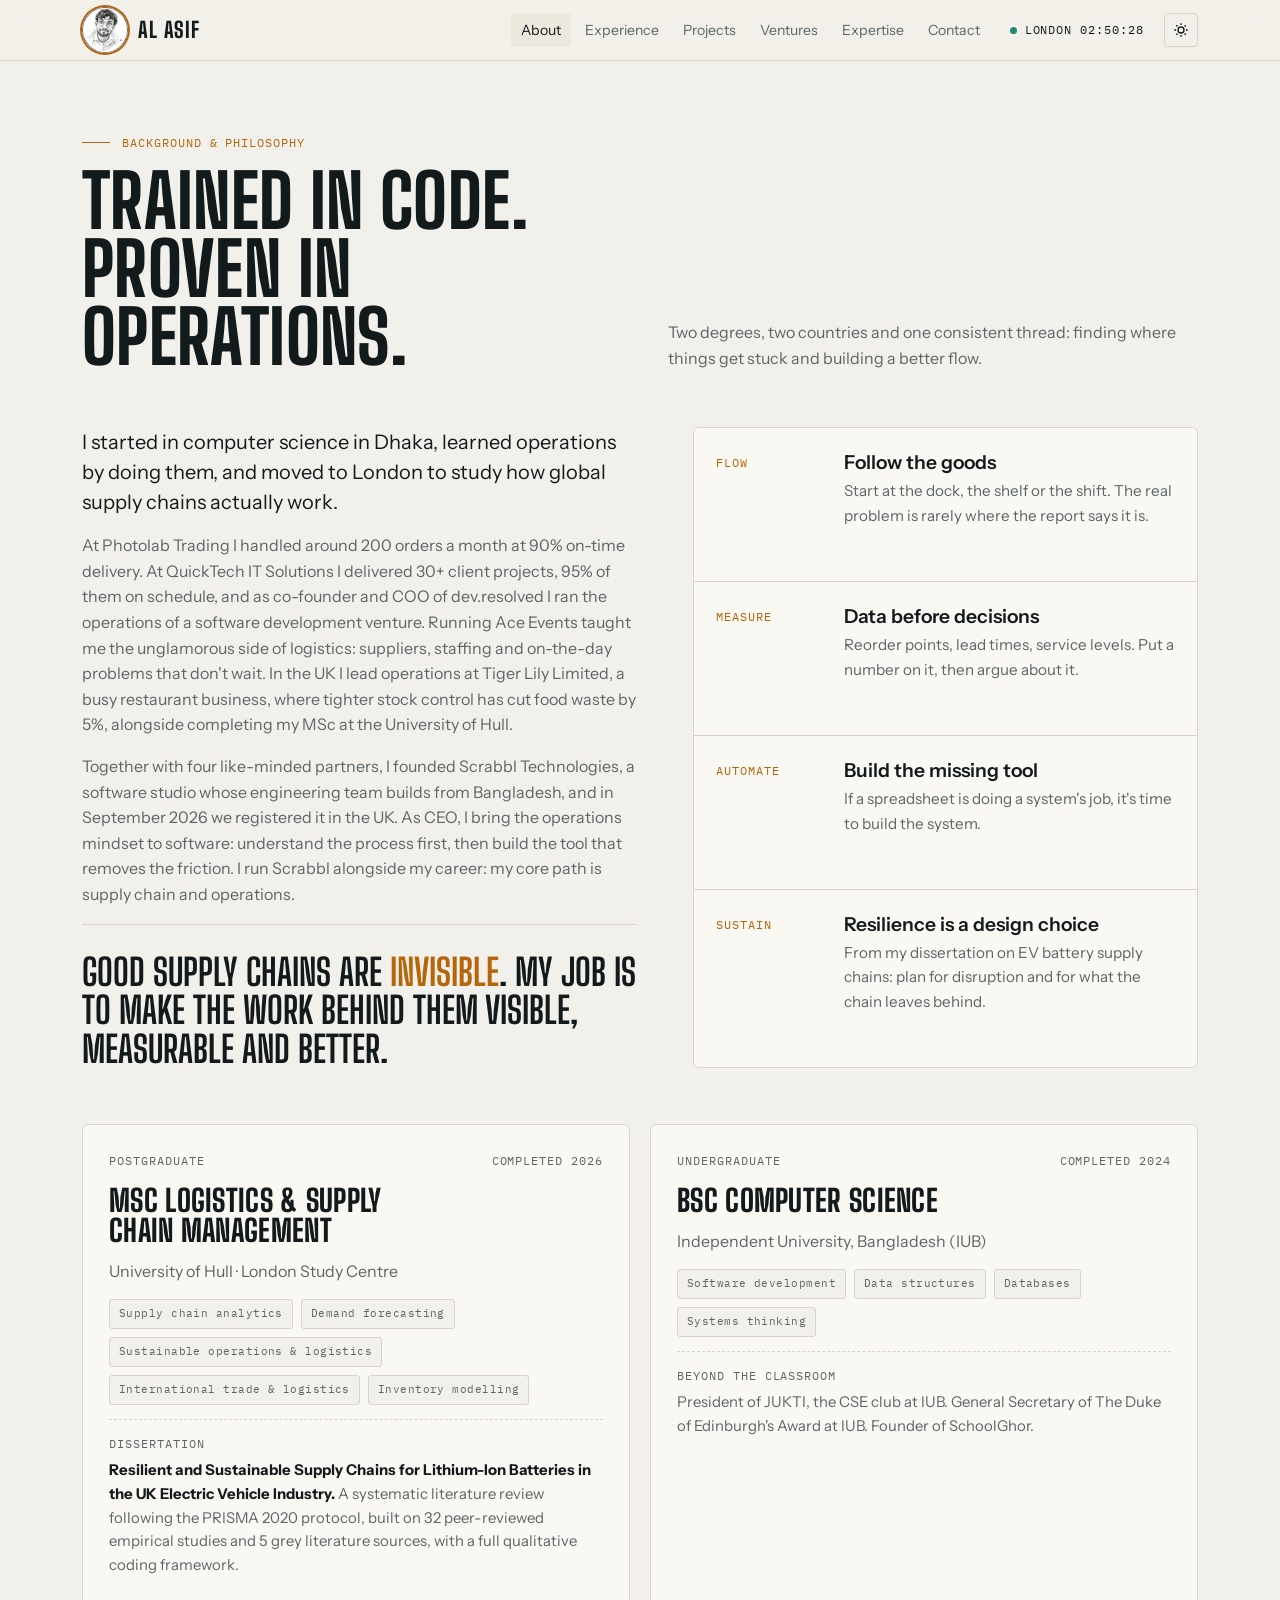
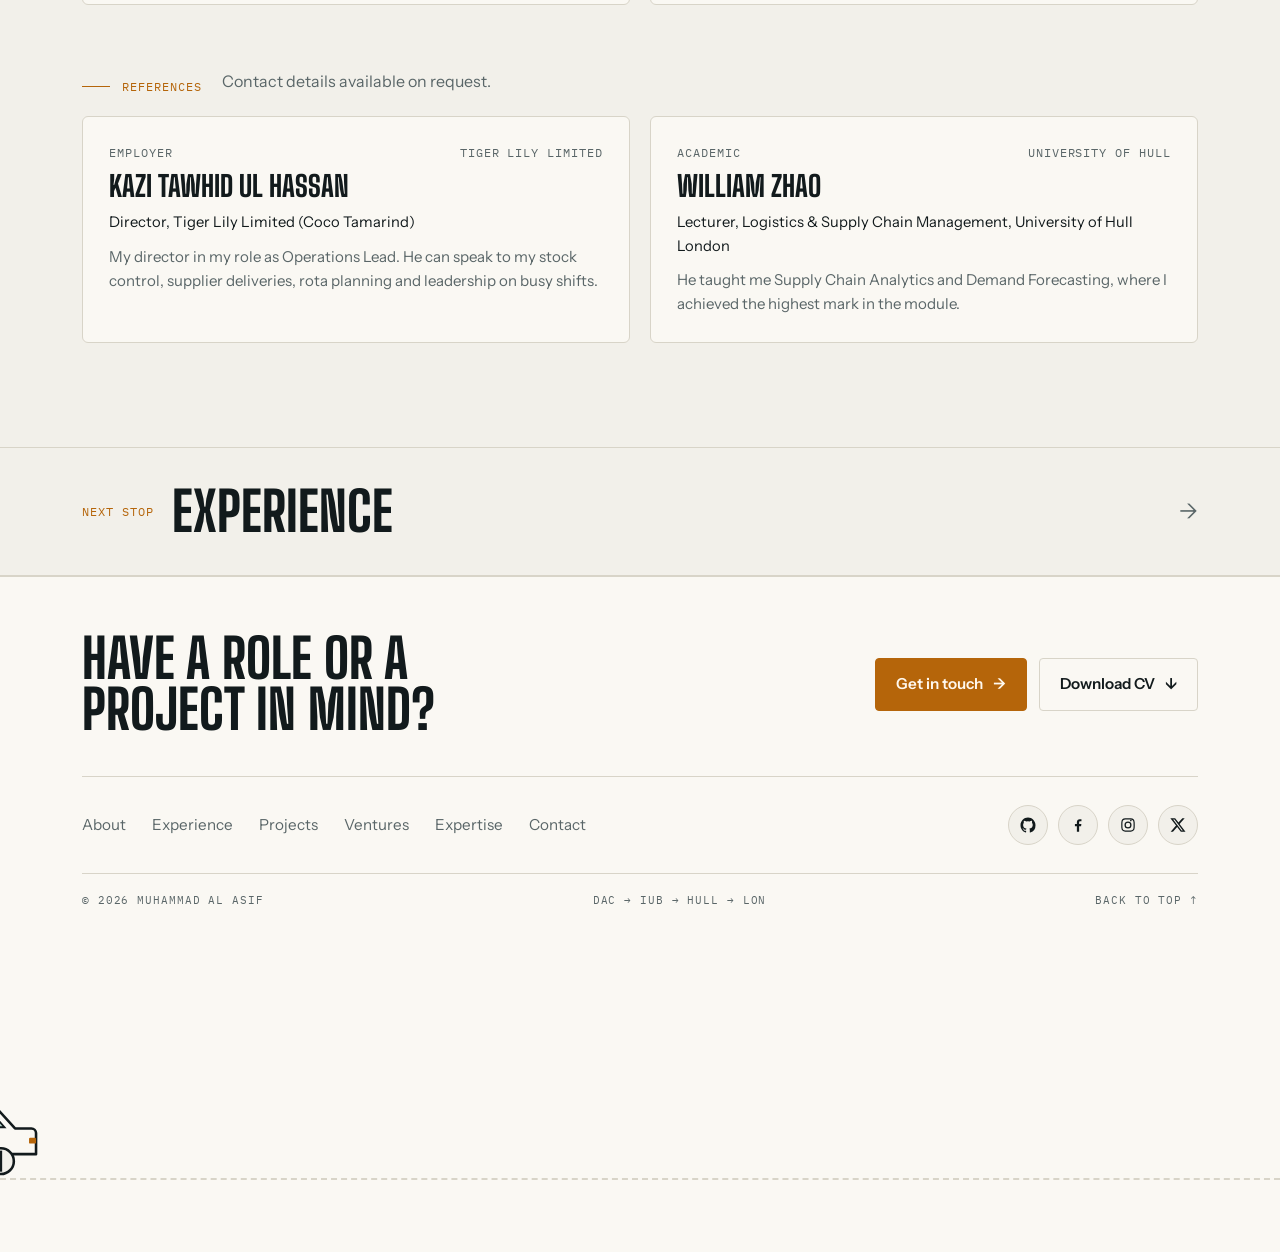
==== commit 5ec7bb7a: "Footer: delivery truck drives in and drops off the name Co-Authored-By: Claude Opus 5.5 <noreply@ant" ====
--- a/about.html
+++ b/about.html
@@ -35,7 +35,7 @@
 <link rel="preconnect" href="https://fonts.googleapis.com">
 <link rel="preconnect" href="https://fonts.gstatic.com" crossorigin>
 <link rel="stylesheet" href="https://fonts.googleapis.com/css2?family=Big+Shoulders+Display:wght@500;700;800;900&family=Instrument+Sans:ital,wght@0,400;0,500;0,600;1,400&family=IBM+Plex+Mono:wght@400;500&display=swap">
-<link rel="stylesheet" href="/assets/site.css?v=7">
+<link rel="stylesheet" href="/assets/site.css?v=10">
 </head>
 <body class="sub">
 <a class="skip" href="#main">Skip to content</a>
@@ -152,9 +152,26 @@
     </div>
     <div class="fbase mono"><span>© 2026 Muhammad Al Asif</span><span>DAC → IUB → HULL → LON</span><a href="#main">Back to top ↑</a></div>
   </div>
-  <div class="fmark" aria-hidden="true">Al Asif</div>
+  <div class="fdel" id="fdel" aria-hidden="true">
+    <div class="fdel-word" id="fdWord">Al Asif<i>.</i></div>
+    <div class="fdel-road"></div>
+    <svg class="fdel-truck" id="fdTruck" viewBox="0 0 230 96" aria-hidden="true">
+      <g class="tk-body">
+        <rect class="tk-box" x="4" y="10" width="140" height="62" rx="4"/>
+        <line class="tk-stripe" x1="4" y1="54" x2="144" y2="54"/>
+        <text class="tk-txt" x="74" y="38" text-anchor="middle">ALASIF.ONLINE</text>
+        <path class="tk-cab" d="M150 72V32a4 4 0 0 1 4-4h30l20 22h14a4 4 0 0 1 4 4v18z"/>
+        <path class="tk-win" d="M162 34h20l13 15h-33z"/>
+        <rect class="tk-light" x="216" y="58" width="6" height="5" rx="1"/>
+      </g>
+      <g class="tk-wheel" style="transform-origin:38px 78px"><circle cx="38" cy="78" r="11"/><line x1="38" y1="69" x2="38" y2="87"/></g>
+      <g class="tk-wheel" style="transform-origin:112px 78px"><circle cx="112" cy="78" r="11"/><line x1="112" y1="69" x2="112" y2="87"/></g>
+      <g class="tk-wheel" style="transform-origin:192px 78px"><circle cx="192" cy="78" r="11"/><line x1="192" y1="69" x2="192" y2="87"/></g>
+    </svg>
+    <span class="fdel-tag mono" id="fdTag">● Delivered · London</span>
+  </div>
 </footer>
-<script src="/assets/site.js?v=4" defer></script>
+<script src="/assets/site.js?v=9" defer></script>
 <script defer src="/_vercel/insights/script.js"></script>
 </body>
 </html>
--- a/assets/site.css
+++ b/assets/site.css
@@ -504,5 +504,23 @@
 .fbase{display:flex;flex-wrap:wrap;justify-content:space-between;gap:10px 24px;padding-block:18px;border-top:1px solid var(--line);color:var(--muted);font-size:.7rem}
 .fbase a{color:inherit;text-decoration:none}
 .fbase a:hover{color:var(--accent)}
-.fmark{font-family:var(--f-display);font-weight:900;text-transform:uppercase;font-size:clamp(5rem,22vw,19rem);line-height:.78;letter-spacing:-.01em;text-align:center;white-space:nowrap;color:transparent;-webkit-text-stroke:1px color-mix(in srgb,var(--accent) 45%,transparent);margin-top:8px;margin-bottom:-.12em;user-select:none;pointer-events:none}
 @media (max-width:560px){.frow{flex-direction:column;align-items:flex-start}.fbase{flex-direction:column}}
+
+/* footer delivery: truck drops off the wordmark */
+.fdel{position:relative;margin-top:24px;padding-bottom:18px;overflow:hidden}
+.fdel-word{font-family:var(--f-display);font-weight:900;font-size:clamp(5.5rem,21vw,18rem);line-height:.82;letter-spacing:-.01em;text-align:center;white-space:nowrap;color:var(--fg);padding-inline:max(16px,env(safe-area-inset-left,0px));clip-path:inset(0 var(--hide,0px) 0 0);user-select:none}
+.fdel-word i{font-style:normal;color:var(--accent)}
+.fdel-road{height:0;border-top:2px dashed var(--line);margin-top:6px}
+.fdel-truck{position:absolute;left:0;bottom:44px;width:clamp(150px,21vw,300px);height:auto;transform:translateX(var(--tx,110vw));overflow:visible}
+.tk-box,.tk-cab{fill:var(--bg-2);stroke:var(--fg);stroke-width:2.2;stroke-linejoin:round}
+.tk-stripe{stroke:var(--accent);stroke-width:5}
+.tk-txt{fill:var(--fg);font-family:var(--f-mono);font-size:11px;letter-spacing:1.5px}
+.tk-win{fill:color-mix(in srgb,var(--live) 30%,var(--bg-2));stroke:var(--fg);stroke-width:1.6}
+.tk-light{fill:var(--accent)}
+.tk-wheel circle{fill:var(--bg);stroke:var(--fg);stroke-width:2.2}
+.tk-wheel line{stroke:var(--fg);stroke-width:2}
+.fdel.moving .tk-wheel{animation:spin .5s linear infinite}
+.fdel.moving .tk-body{animation:tkbump .22s ease-in-out infinite alternate}
+@keyframes tkbump{to{transform:translateY(-1.2px)}}
+.fdel-tag{display:block;text-align:right;margin-top:10px;padding-right:max(16px,env(safe-area-inset-right,0px));font-size:.7rem;color:var(--live);opacity:0;transform:translateY(6px);transition:opacity .5s,transform .5s}
+.fdel.done .fdel-tag{opacity:1;transform:none}
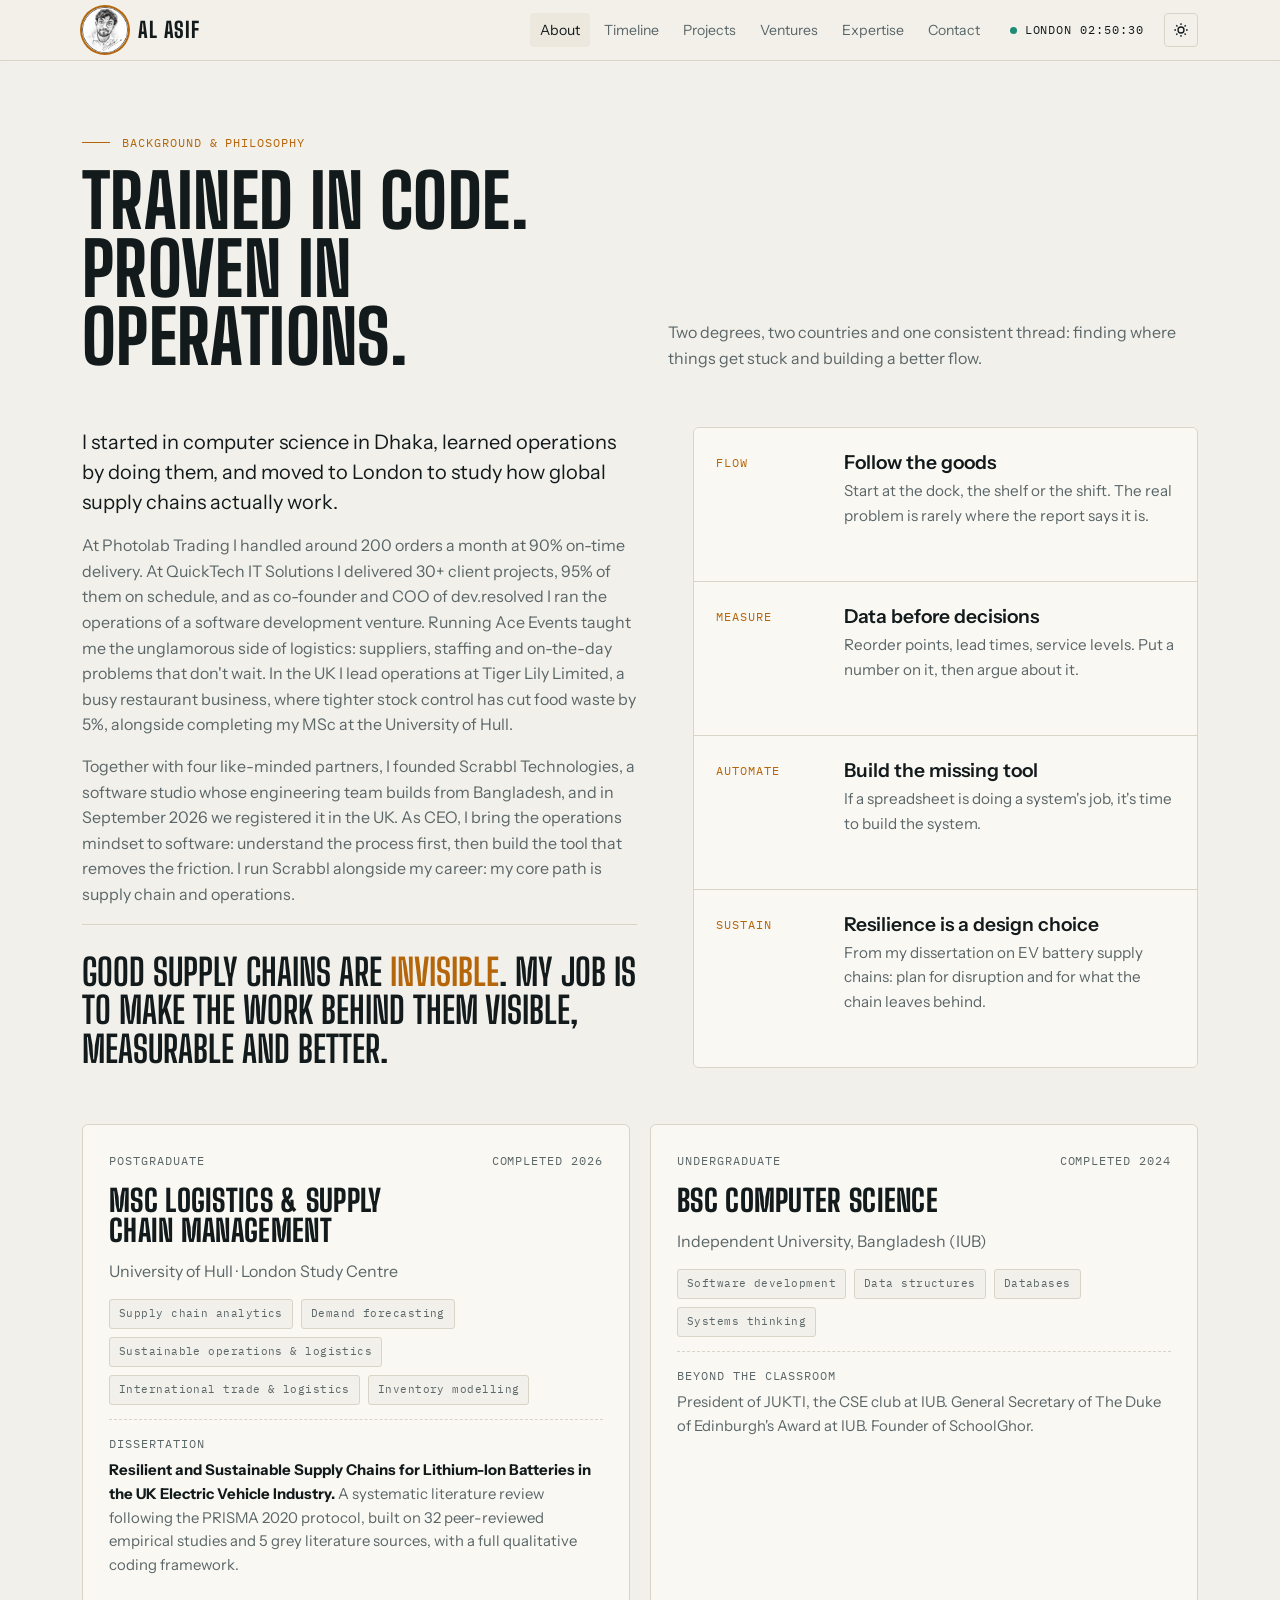
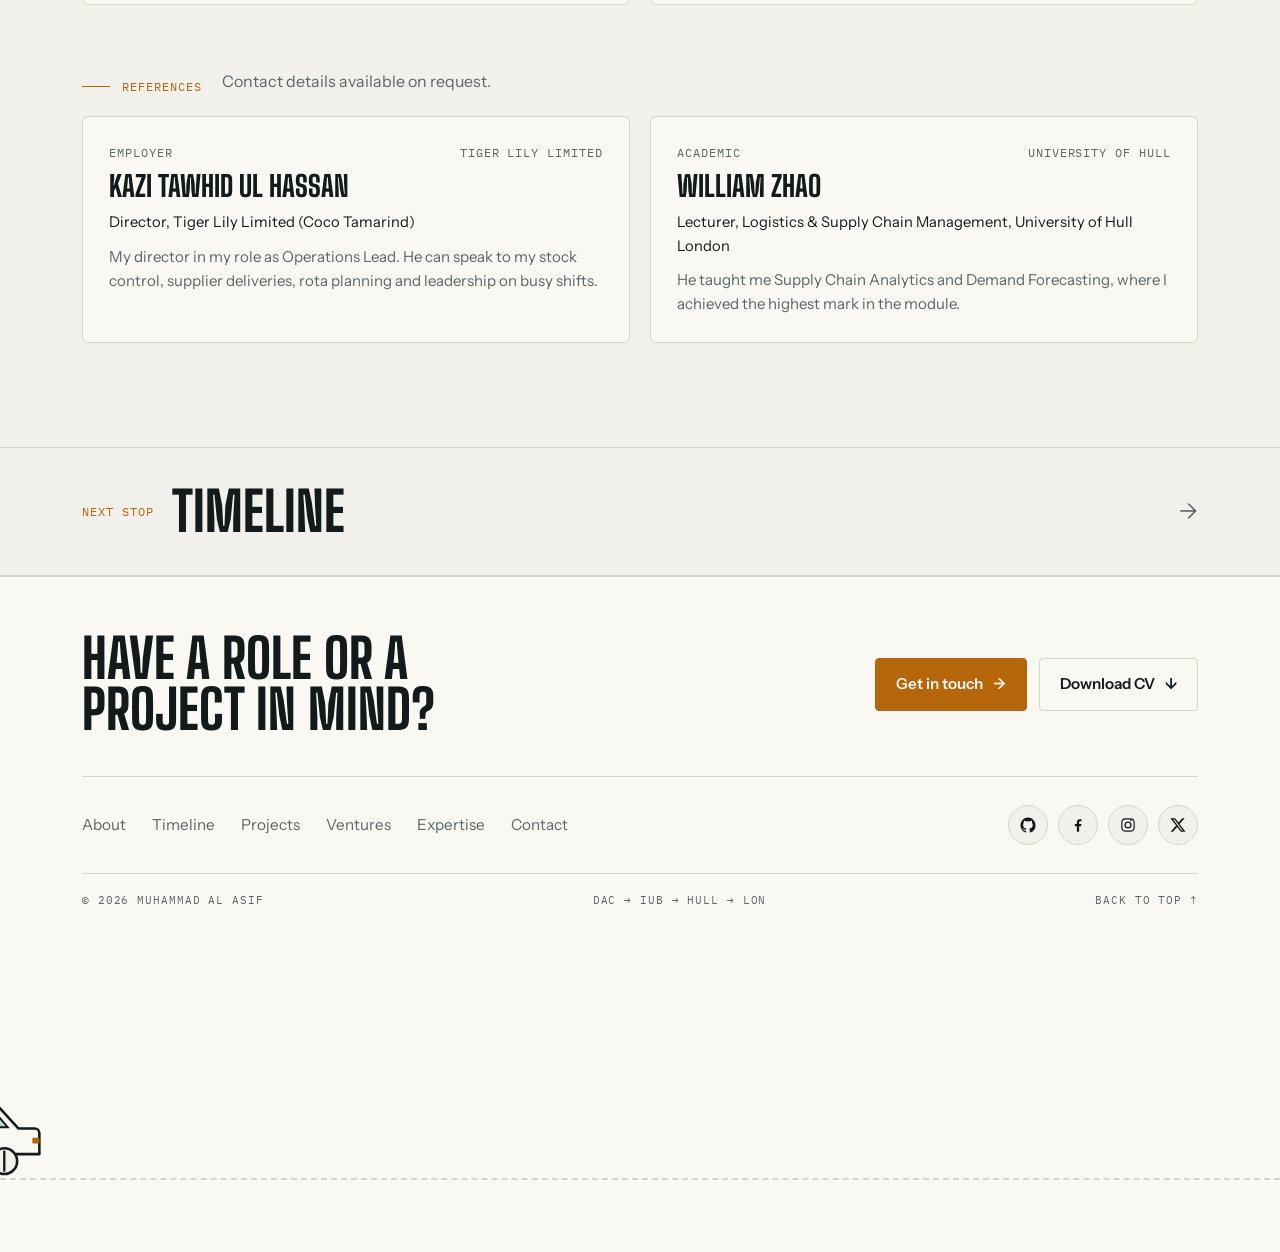
==== commit 4585c418: "Rename Experience to Timeline; footer tag points to contact - /experience is now /timeline (permanen" ====
--- a/about.html
+++ b/about.html
@@ -35,7 +35,7 @@
 <link rel="preconnect" href="https://fonts.googleapis.com">
 <link rel="preconnect" href="https://fonts.gstatic.com" crossorigin>
 <link rel="stylesheet" href="https://fonts.googleapis.com/css2?family=Big+Shoulders+Display:wght@500;700;800;900&family=Instrument+Sans:ital,wght@0,400;0,500;0,600;1,400&family=IBM+Plex+Mono:wght@400;500&display=swap">
-<link rel="stylesheet" href="/assets/site.css?v=10">
+<link rel="stylesheet" href="/assets/site.css?v=11">
 </head>
 <body class="sub">
 <a class="skip" href="#main">Skip to content</a>
@@ -44,7 +44,7 @@
     <a class="brand" href="/"><span class="brand-mark"><img src="/assets/logo.webp?v=3" alt="" width="46" height="46"></span>Al Asif</a>
     <div class="nav-links">
       <a href="/about" class="on" aria-current="page">About</a>
-      <a href="/experience">Experience</a>
+      <a href="/timeline">Timeline</a>
       <a href="/projects">Projects</a>
       <a href="/ventures">Ventures</a>
       <a href="/expertise">Expertise</a>
@@ -61,7 +61,7 @@
   <div class="mnav" id="mnav" hidden>
     <div class="wrap">
       <a href="/about"><span class="mono">01</span>About</a>
-      <a href="/experience"><span class="mono">02</span>Experience</a>
+      <a href="/timeline"><span class="mono">02</span>Timeline</a>
       <a href="/projects"><span class="mono">03</span>Projects</a>
       <a href="/ventures"><span class="mono">04</span>Ventures</a>
       <a href="/expertise"><span class="mono">05</span>Expertise</a>
@@ -138,7 +138,7 @@
     </div>
   </div>
 </section>
-<div class="next-stop"><div class="wrap"><a href="/experience"><span class="mono">Next stop</span><b>Experience</b><span class="ex-arr" aria-hidden="true">→</span></a></div></div>
+<div class="next-stop"><div class="wrap"><a href="/timeline"><span class="mono">Next stop</span><b>Timeline</b><span class="ex-arr" aria-hidden="true">→</span></a></div></div>
 </main>
 <footer class="site-foot">
   <div class="wrap">
@@ -147,14 +147,14 @@
       <div class="fcta-b"><a class="btn primary" href="/contact">Get in touch <span class="arr">→</span></a><a class="btn" href="/assets/Muhammad-Al-Asif-CV.pdf" download>Download CV <span class="arr">↓</span></a></div>
     </div>
     <div class="frow">
-      <nav class="flinks" aria-label="Footer"><a href="/about">About</a><a href="/experience">Experience</a><a href="/projects">Projects</a><a href="/ventures">Ventures</a><a href="/expertise">Expertise</a><a href="/contact">Contact</a></nav>
+      <nav class="flinks" aria-label="Footer"><a href="/about">About</a><a href="/timeline">Timeline</a><a href="/projects">Projects</a><a href="/ventures">Ventures</a><a href="/expertise">Expertise</a><a href="/contact">Contact</a></nav>
       <div class="soc"><a href="https://github.com/saikattxn" target="_blank" rel="me noopener" aria-label="GitHub: saikattxn" title="GitHub"><svg viewBox="0 0 24 24" aria-hidden="true"><path d="M12 2C6.5 2 2 6.6 2 12.2c0 4.5 2.9 8.3 6.8 9.7.5.1.7-.2.7-.5v-1.7c-2.8.6-3.4-1.4-3.4-1.4-.5-1.2-1.1-1.5-1.1-1.5-.9-.6.1-.6.1-.6 1 .1 1.5 1.1 1.5 1.1.9 1.6 2.4 1.1 2.9.8.1-.7.4-1.1.6-1.3-2.2-.3-4.6-1.1-4.6-5 0-1.1.4-2 1-2.7-.1-.3-.4-1.3.1-2.7 0 0 .8-.3 2.8 1a9.6 9.6 0 0 1 5 0c1.9-1.3 2.8-1 2.8-1 .5 1.4.2 2.4.1 2.7.6.7 1 1.6 1 2.7 0 3.9-2.4 4.7-4.6 5 .4.3.7.9.7 1.9v2.8c0 .3.2.6.7.5A10.2 10.2 0 0 0 22 12.2C22 6.6 17.5 2 12 2z"/></svg></a><a href="https://www.facebook.com/saikatt08" target="_blank" rel="me noopener" aria-label="Facebook: saikatt08" title="Facebook"><svg viewBox="0 0 24 24" aria-hidden="true"><path d="M13.5 21v-7.5h2.6l.4-3h-3V8.6c0-.9.3-1.5 1.5-1.5h1.6V4.4c-.3 0-1.2-.1-2.3-.1-2.3 0-3.8 1.4-3.8 3.9v2.3H7.9v3h2.6V21h3z"/></svg></a><a href="https://www.instagram.com/saikatt08/" target="_blank" rel="me noopener" aria-label="Instagram: saikatt08" title="Instagram"><svg viewBox="0 0 24 24" aria-hidden="true"><path d="M12 7.3A4.7 4.7 0 1 0 12 16.7 4.7 4.7 0 0 0 12 7.3zm0 7.7a3 3 0 1 1 0-6 3 3 0 0 1 0 6zm4.9-8.9a1.1 1.1 0 1 1-2.2 0 1.1 1.1 0 0 1 2.2 0zM12 4.6c2.4 0 2.7 0 3.6.1 2.4.1 3.6 1.3 3.7 3.7.1.9.1 1.2.1 3.6s0 2.7-.1 3.6c-.1 2.4-1.3 3.6-3.7 3.7-.9.1-1.2.1-3.6.1s-2.7 0-3.6-.1c-2.4-.1-3.6-1.3-3.7-3.7C4.6 14.7 4.6 14.4 4.6 12s0-2.7.1-3.6c.1-2.4 1.3-3.6 3.7-3.7.9-.1 1.2-.1 3.6-.1zM12 3c-2.4 0-2.8 0-3.7.1-3.3.2-5 1.9-5.2 5.2C3 9.2 3 9.6 3 12s0 2.8.1 3.7c.2 3.3 1.9 5 5.2 5.2.9.1 1.3.1 3.7.1s2.8 0 3.7-.1c3.3-.2 5-1.9 5.2-5.2.1-.9.1-1.3.1-3.7s0-2.8-.1-3.7c-.2-3.3-1.9-5-5.2-5.2C14.8 3 14.4 3 12 3z"/></svg></a><a href="https://x.com/siff08" target="_blank" rel="me noopener" aria-label="X: siff08" title="X (Twitter)"><svg viewBox="0 0 24 24" aria-hidden="true"><path d="M17.8 3h3.1l-6.8 7.7L22 21h-6.2l-4.9-6.4L5.3 21H2.2l7.2-8.3L1.8 3h6.4l4.4 5.8L17.8 3zm-1.1 16.2h1.7L7.3 4.7H5.5l11.2 14.5z"/></svg></a></div>
     </div>
     <div class="fbase mono"><span>© 2026 Muhammad Al Asif</span><span>DAC → IUB → HULL → LON</span><a href="#main">Back to top ↑</a></div>
   </div>
-  <div class="fdel" id="fdel" aria-hidden="true">
-    <div class="fdel-word" id="fdWord">Al Asif<i>.</i></div>
-    <div class="fdel-road"></div>
+  <div class="fdel" id="fdel">
+    <div class="fdel-word" id="fdWord" aria-hidden="true">Al Asif<i>.</i></div>
+    <div class="fdel-road" aria-hidden="true"></div>
     <svg class="fdel-truck" id="fdTruck" viewBox="0 0 230 96" aria-hidden="true">
       <g class="tk-body">
         <rect class="tk-box" x="4" y="10" width="140" height="62" rx="4"/>
@@ -168,10 +168,10 @@
       <g class="tk-wheel" style="transform-origin:112px 78px"><circle cx="112" cy="78" r="11"/><line x1="112" y1="69" x2="112" y2="87"/></g>
       <g class="tk-wheel" style="transform-origin:192px 78px"><circle cx="192" cy="78" r="11"/><line x1="192" y1="69" x2="192" y2="87"/></g>
     </svg>
-    <span class="fdel-tag mono" id="fdTag">● Delivered · London</span>
+    <a class="fdel-tag mono" id="fdTag" href="/contact"><span aria-hidden="true">●</span> Out for delivery · Next stop: your team →</a>
   </div>
 </footer>
-<script src="/assets/site.js?v=9" defer></script>
+<script src="/assets/site.js?v=11" defer></script>
 <script defer src="/_vercel/insights/script.js"></script>
 </body>
 </html>
--- a/assets/site.css
+++ b/assets/site.css
@@ -522,5 +522,7 @@
 .fdel.moving .tk-wheel{animation:spin .5s linear infinite}
 .fdel.moving .tk-body{animation:tkbump .22s ease-in-out infinite alternate}
 @keyframes tkbump{to{transform:translateY(-1.2px)}}
-.fdel-tag{display:block;text-align:right;margin-top:10px;padding-right:max(16px,env(safe-area-inset-right,0px));font-size:.7rem;color:var(--live);opacity:0;transform:translateY(6px);transition:opacity .5s,transform .5s}
+.fdel-tag{display:block;width:fit-content;margin-left:auto;text-decoration:none;text-align:right;margin-top:10px;padding-right:max(16px,env(safe-area-inset-right,0px));font-size:.7rem;color:var(--live);opacity:0;transform:translateY(6px);transition:opacity .5s,transform .5s}
 .fdel.done .fdel-tag{opacity:1;transform:none}
+.fdel-tag:hover{color:var(--accent)}
+@media (max-width:560px){.tk-txt{display:none}}
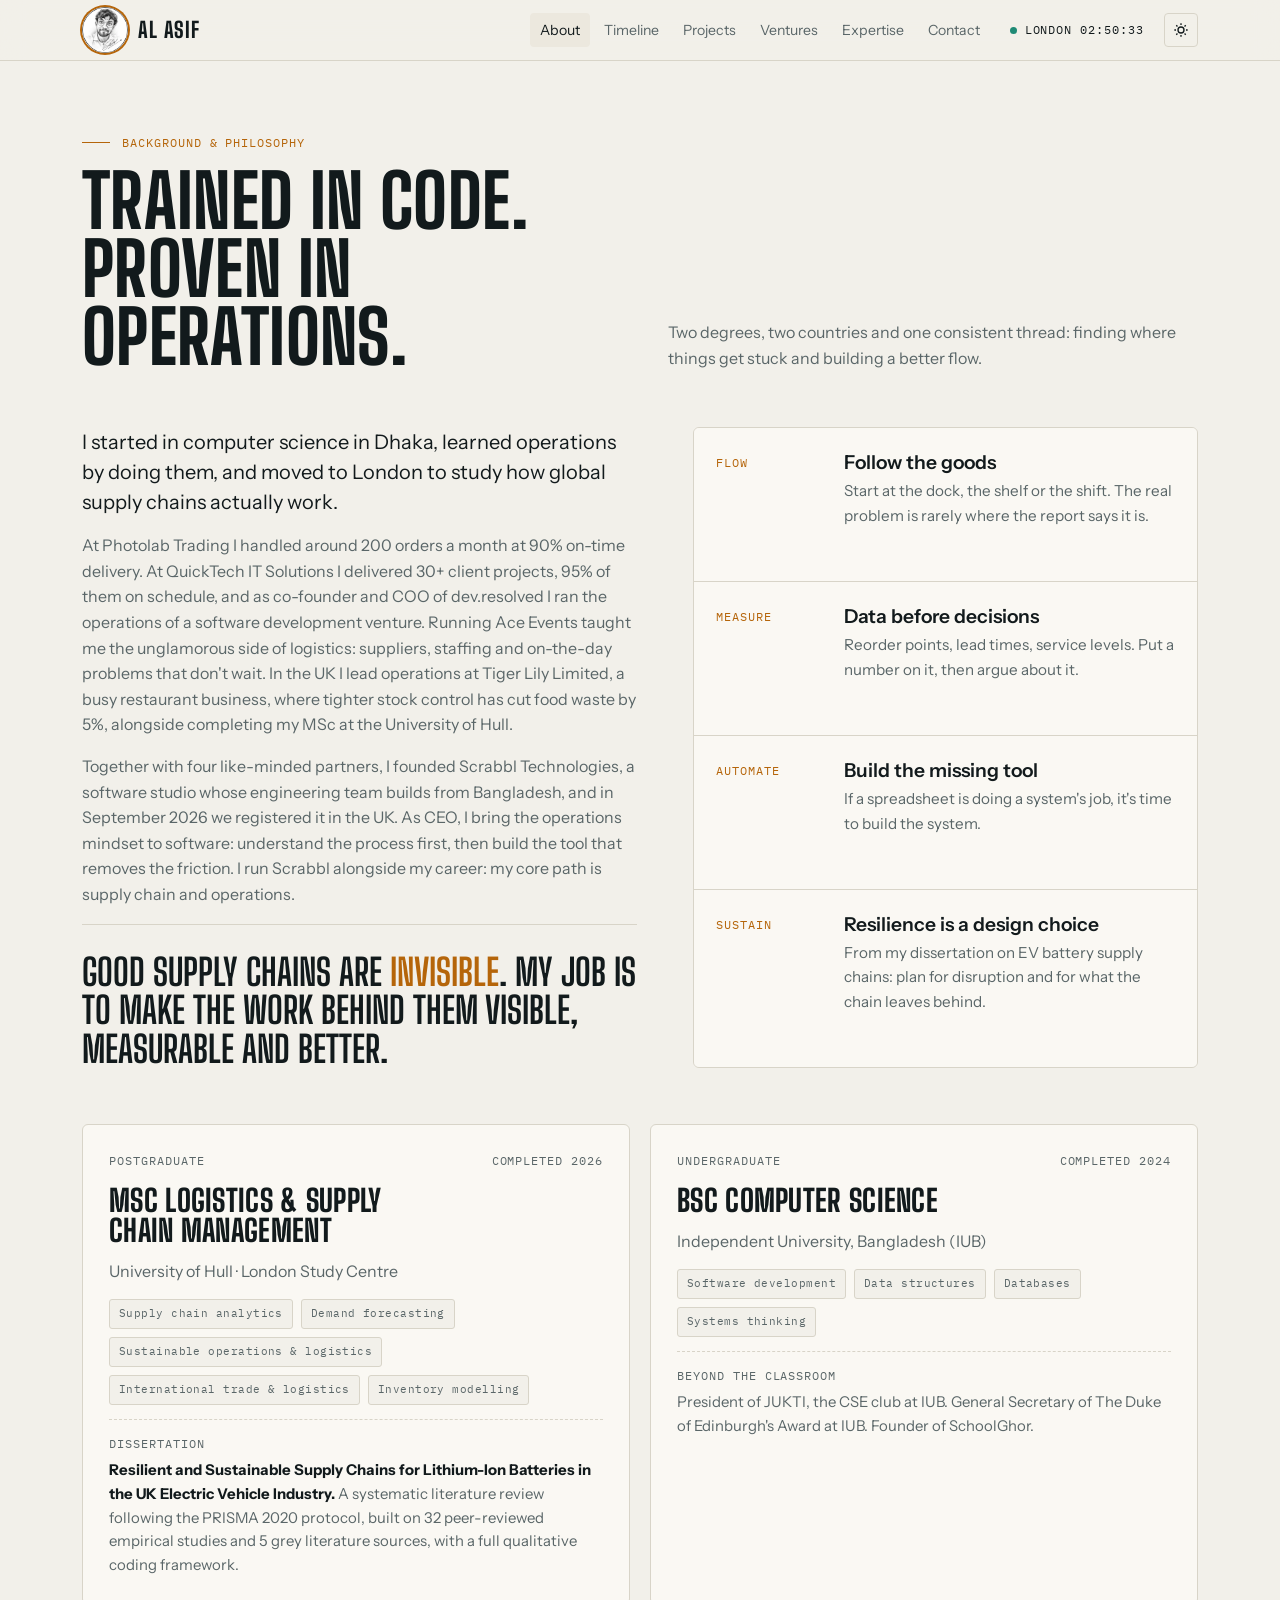
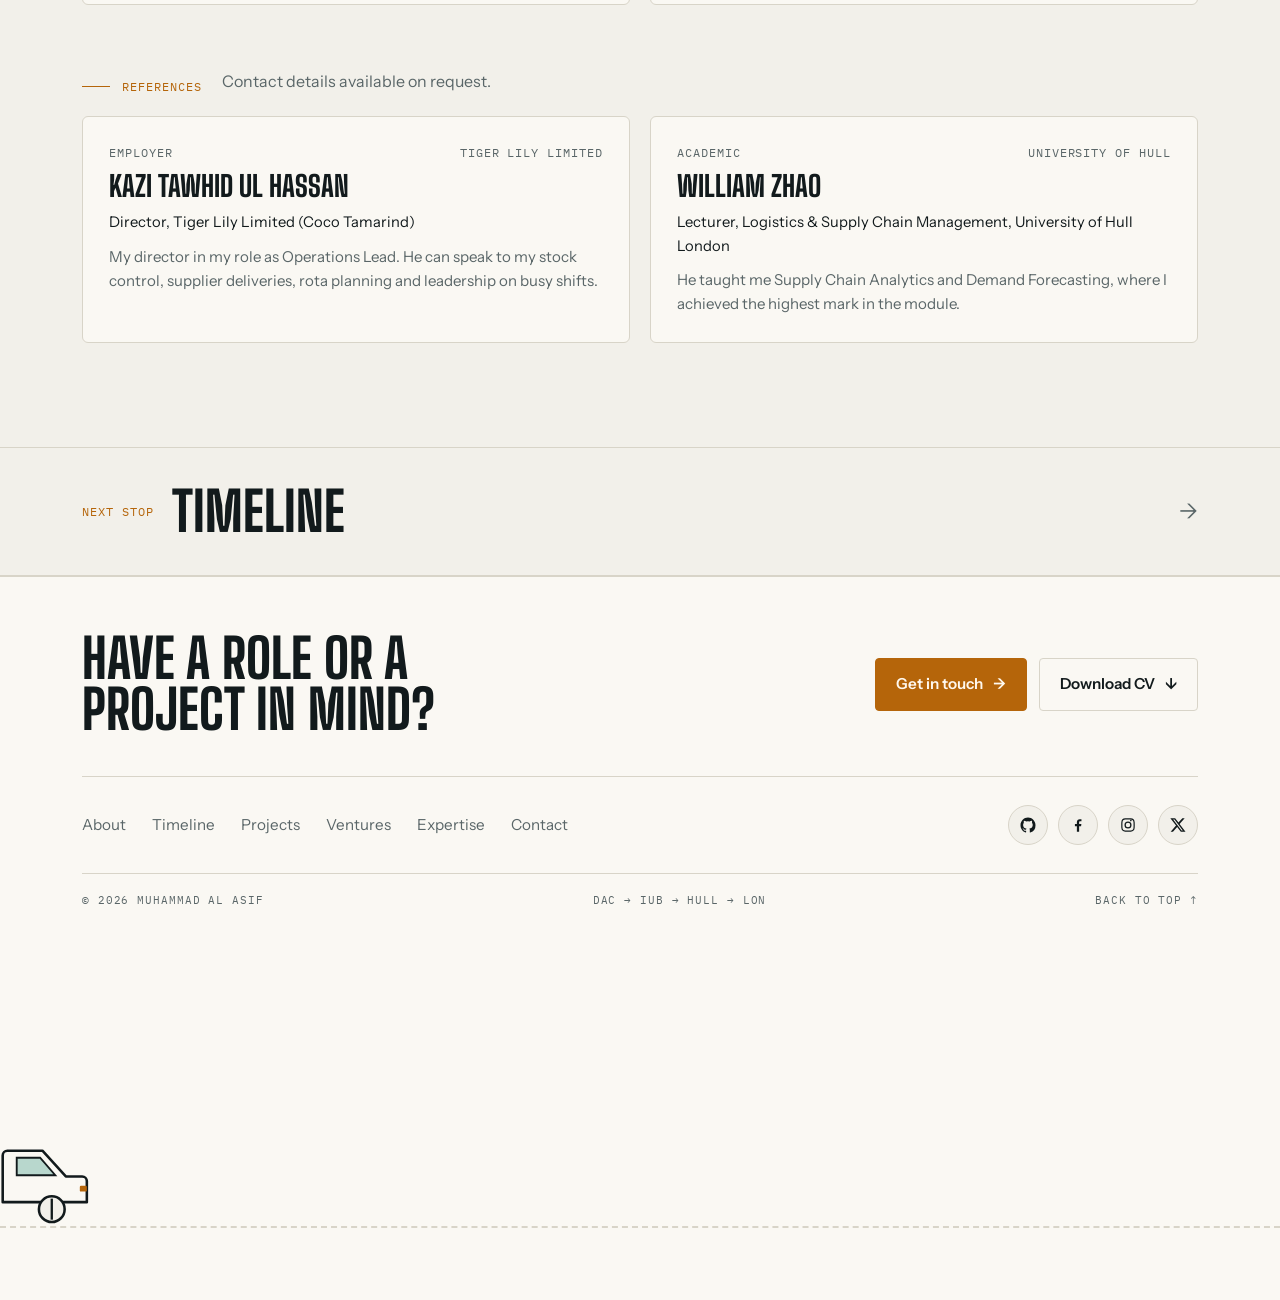
==== commit 7d94ff85: "Footer: letters pop out of the truck and land full size on every page - Truck drives in, parks, lett" ====
--- a/about.html
+++ b/about.html
@@ -35,7 +35,7 @@
 <link rel="preconnect" href="https://fonts.googleapis.com">
 <link rel="preconnect" href="https://fonts.gstatic.com" crossorigin>
 <link rel="stylesheet" href="https://fonts.googleapis.com/css2?family=Big+Shoulders+Display:wght@500;700;800;900&family=Instrument+Sans:ital,wght@0,400;0,500;0,600;1,400&family=IBM+Plex+Mono:wght@400;500&display=swap">
-<link rel="stylesheet" href="/assets/site.css?v=11">
+<link rel="stylesheet" href="/assets/site.css?v=13">
 </head>
 <body class="sub">
 <a class="skip" href="#main">Skip to content</a>
@@ -171,7 +171,7 @@
     <a class="fdel-tag mono" id="fdTag" href="/contact"><span aria-hidden="true">●</span> Out for delivery · Next stop: your team →</a>
   </div>
 </footer>
-<script src="/assets/site.js?v=11" defer></script>
+<script src="/assets/site.js?v=12" defer></script>
 <script defer src="/_vercel/insights/script.js"></script>
 </body>
 </html>
--- a/assets/site.css
+++ b/assets/site.css
@@ -276,7 +276,7 @@
   .loc{flex-basis:100%;margin-top:0}
   .trk-hint{display:block!important}
 }
-.lead-row{display:grid;grid-template-columns:repeat(3,minmax(0,1fr));gap:20px;margin-top:64px}
+.lead-row{display:grid;grid-template-columns:repeat(2,minmax(0,1fr));gap:20px;margin-top:64px}
 @media (max-width:820px){.lead-row{grid-template-columns:1fr}}
 .lead-row .card p{color:var(--muted);font-size:.93rem;margin-top:8px}
 .lead-row .mono{color:var(--accent)}
@@ -507,8 +507,9 @@
 @media (max-width:560px){.frow{flex-direction:column;align-items:flex-start}.fbase{flex-direction:column}}
 
 /* footer delivery: truck drops off the wordmark */
-.fdel{position:relative;margin-top:24px;padding-bottom:18px;overflow:hidden}
-.fdel-word{font-family:var(--f-display);font-weight:900;font-size:clamp(5.5rem,21vw,18rem);line-height:.82;letter-spacing:-.01em;text-align:center;white-space:nowrap;color:var(--fg);padding-inline:max(16px,env(safe-area-inset-left,0px));clip-path:inset(0 var(--hide,0px) 0 0);user-select:none}
+.fdel{position:relative;margin-top:0;padding-top:72px;padding-bottom:18px;overflow:hidden}
+.fdel-word{font-family:var(--f-display);font-weight:900;font-size:clamp(5.5rem,21vw,18rem);line-height:.82;letter-spacing:-.01em;text-align:center;white-space:nowrap;color:var(--fg);padding-inline:max(16px,env(safe-area-inset-left,0px));user-select:none}
+.fdel-word .fl{display:inline-block;will-change:transform}
 .fdel-word i{font-style:normal;color:var(--accent)}
 .fdel-road{height:0;border-top:2px dashed var(--line);margin-top:6px}
 .fdel-truck{position:absolute;left:0;bottom:44px;width:clamp(150px,21vw,300px);height:auto;transform:translateX(var(--tx,110vw));overflow:visible}
@@ -526,3 +527,4 @@
 .fdel.done .fdel-tag{opacity:1;transform:none}
 .fdel-tag:hover{color:var(--accent)}
 @media (max-width:560px){.tk-txt{display:none}}
+@media (max-width:560px){.fdel-truck{width:118px}}
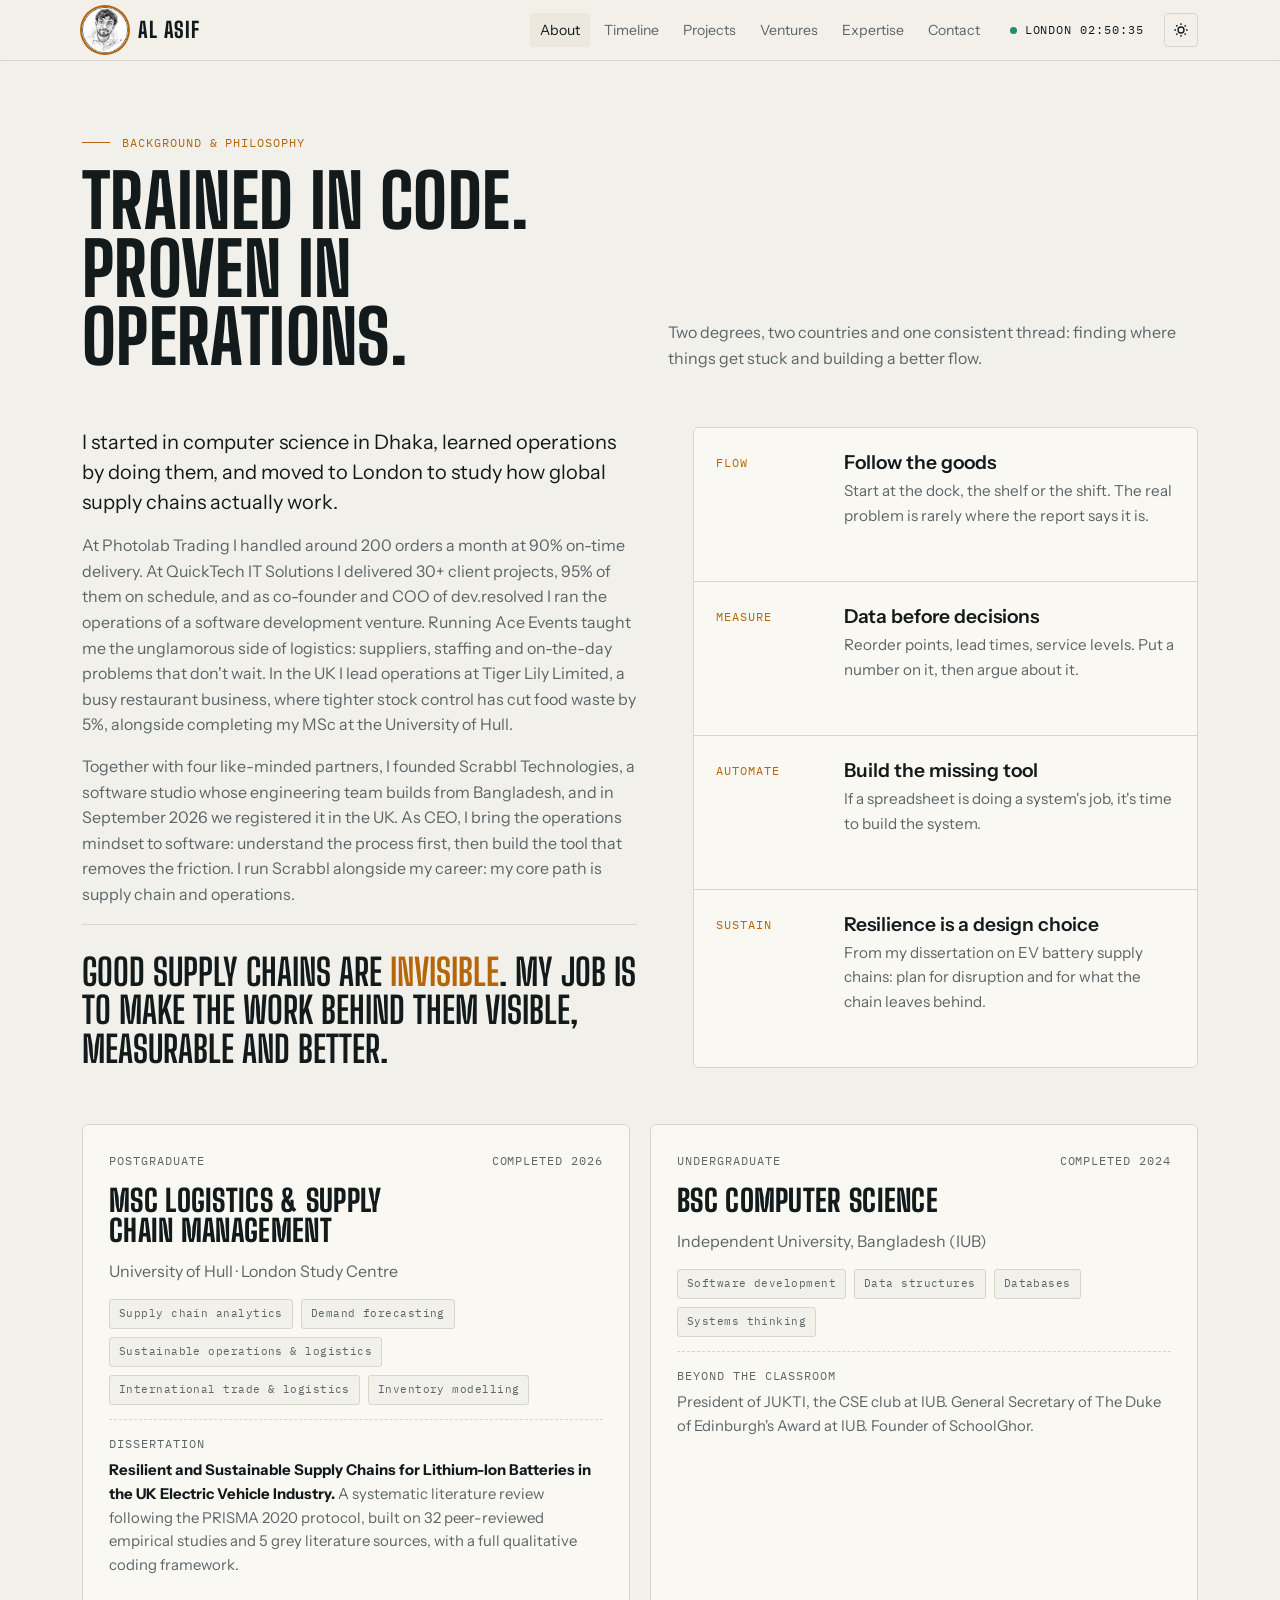
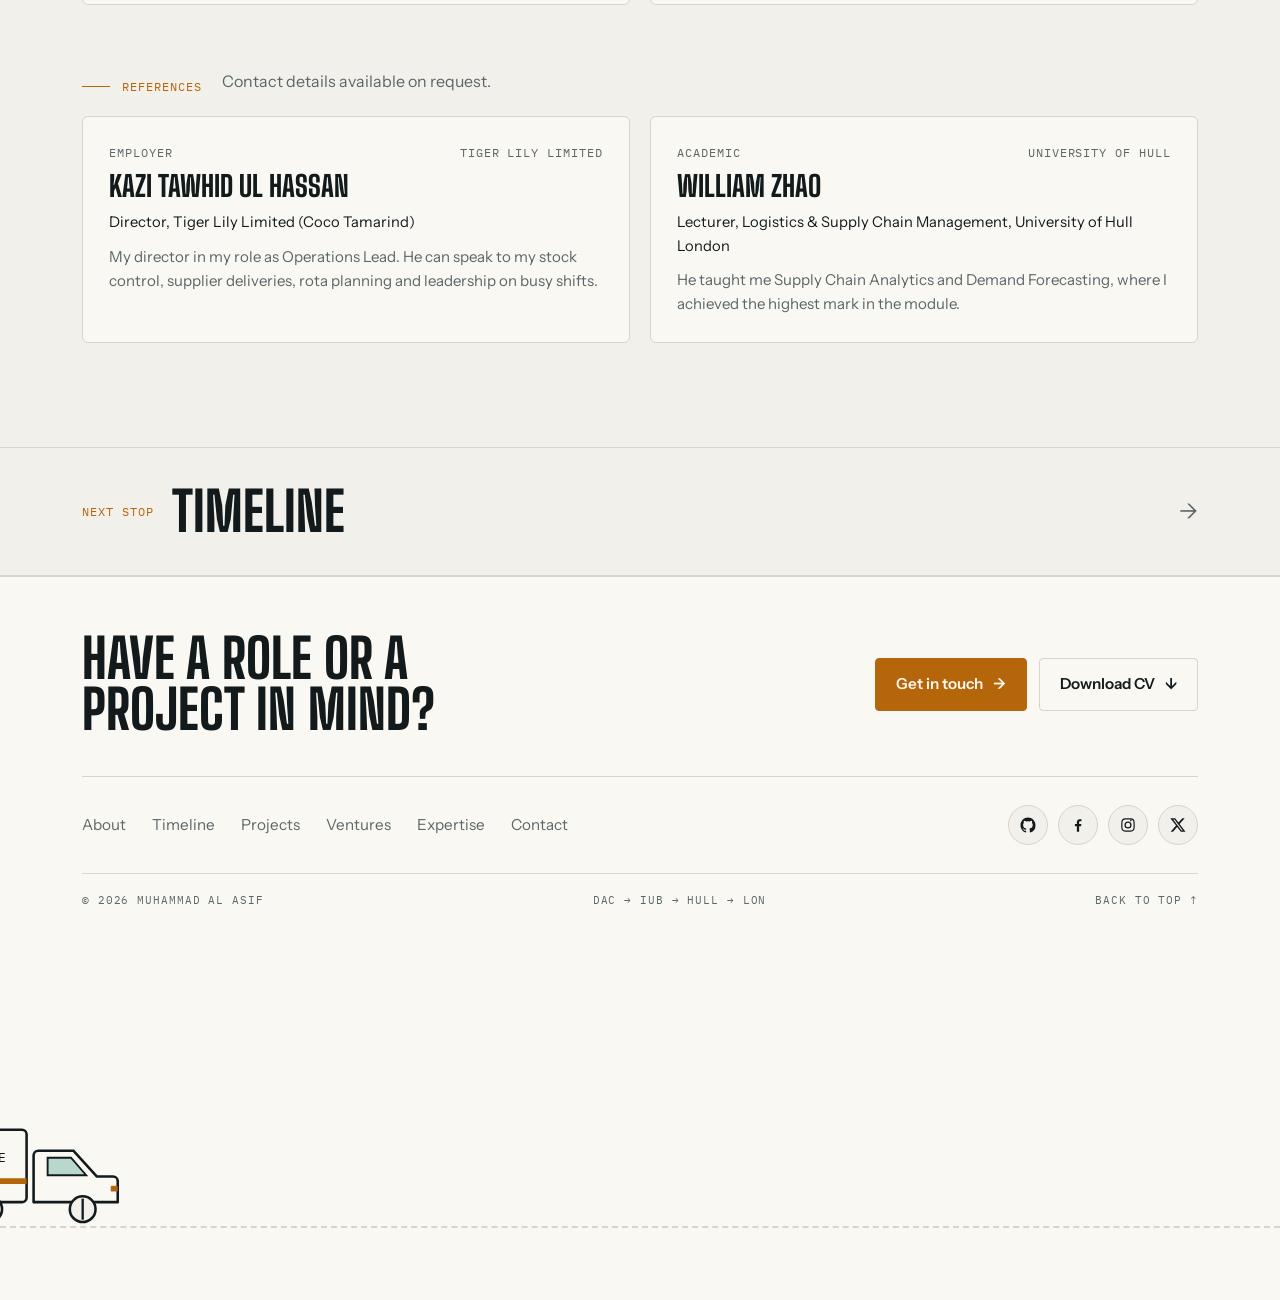
==== commit dc3b3e10: "Footer: truck drops parcels that open into letters; per-page next stop - Truck drives without stoppi" ====
--- a/about.html
+++ b/about.html
@@ -35,7 +35,7 @@
 <link rel="preconnect" href="https://fonts.googleapis.com">
 <link rel="preconnect" href="https://fonts.gstatic.com" crossorigin>
 <link rel="stylesheet" href="https://fonts.googleapis.com/css2?family=Big+Shoulders+Display:wght@500;700;800;900&family=Instrument+Sans:ital,wght@0,400;0,500;0,600;1,400&family=IBM+Plex+Mono:wght@400;500&display=swap">
-<link rel="stylesheet" href="/assets/site.css?v=13">
+<link rel="stylesheet" href="/assets/site.css?v=14">
 </head>
 <body class="sub">
 <a class="skip" href="#main">Skip to content</a>
@@ -168,10 +168,10 @@
       <g class="tk-wheel" style="transform-origin:112px 78px"><circle cx="112" cy="78" r="11"/><line x1="112" y1="69" x2="112" y2="87"/></g>
       <g class="tk-wheel" style="transform-origin:192px 78px"><circle cx="192" cy="78" r="11"/><line x1="192" y1="69" x2="192" y2="87"/></g>
     </svg>
-    <a class="fdel-tag mono" id="fdTag" href="/contact"><span aria-hidden="true">●</span> Out for delivery · Next stop: your team →</a>
+    <a class="fdel-tag mono" id="fdTag" href="/timeline"><span aria-hidden="true">●</span> In transit · Next stop: Timeline →</a>
   </div>
 </footer>
-<script src="/assets/site.js?v=12" defer></script>
+<script src="/assets/site.js?v=15" defer></script>
 <script defer src="/_vercel/insights/script.js"></script>
 </body>
 </html>
--- a/assets/site.css
+++ b/assets/site.css
@@ -528,3 +528,6 @@
 .fdel-tag:hover{color:var(--accent)}
 @media (max-width:560px){.tk-txt{display:none}}
 @media (max-width:560px){.fdel-truck{width:118px}}
+.parcel{position:absolute;display:block;background:var(--accent);border-radius:2px;box-shadow:inset 0 -2px 0 color-mix(in srgb,#000 25%,var(--accent));z-index:0}
+.fdel-word{position:relative;z-index:1}
+.fdel-truck{z-index:2}
